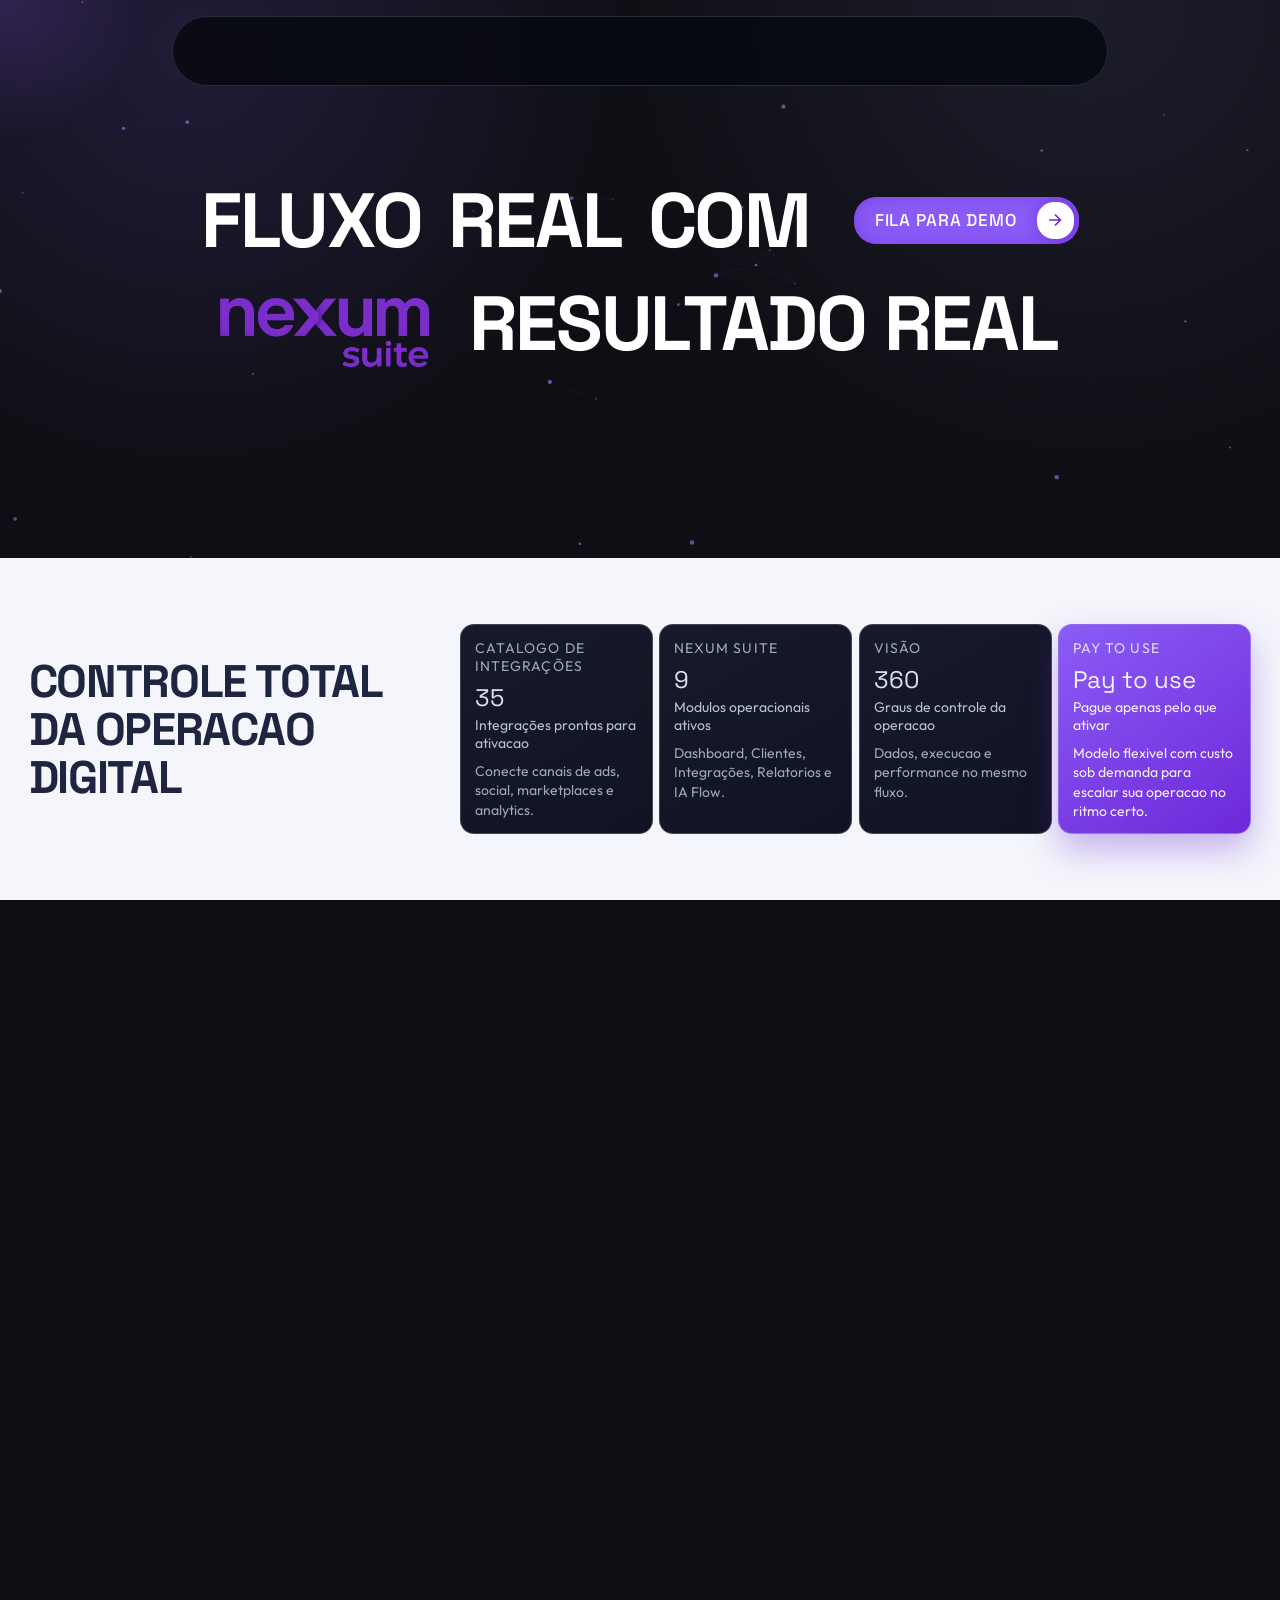
==== index.html @ 9e97958d "Add files via upload" ====
<!DOCTYPE html>
<html lang="pt-BR">
  <head>
    <meta charset="UTF-8" />
    <meta name="viewport" content="width=device-width, initial-scale=1.0" />
    <title>Nexum Suite</title>
    <link rel="preconnect" href="https://fonts.googleapis.com" />
    <link rel="preconnect" href="https://fonts.gstatic.com" crossorigin />
    <link
      href="https://fonts.googleapis.com/css2?family=Outfit:wght@300;400;500;600;700;800&family=Space+Grotesk:wght@500;700&display=swap"
      rel="stylesheet"
    />
    <link rel="shortcut icon" href="./img/nexum-mini.png" type="image/x-icon">
    <link rel="stylesheet" href="./styles.css" />
  </head>
  <body>
    <canvas id="particle-canvas"></canvas>
    <div class="cursor-glow" aria-hidden="true"></div>

    <header class="site-header">
      <div class="hero-nav" id="hero-nav">
        <nav class="nav-side nav-left">
          <a href="#icp" class="nav-link nav-reveal-item" style="--seq: 0;">ICP</a>
          <a href="#solucoes" class="nav-link nav-reveal-item" style="--seq: 1;">Plataforma</a>
          <a href="#funcoes" class="nav-link nav-reveal-item" style="--seq: 2;">Funcionalidades</a>
          <a href="#comparativo" class="nav-link nav-reveal-item" style="--seq: 3;">Comparativo</a>
        </nav>

        <div class="brand nav-center nav-reveal-item" style="--seq: 5;">
          <img src="./img/nexum.png" alt="Nexum" class="brand-logo" />
        </div>

        <nav class="nav-side nav-right">
          <a href="#parceiros" class="nav-link nav-reveal-item" style="--seq: 4;">Parceiros</a>
          <a href="#integracoes" class="nav-link nav-reveal-item" style="--seq: 5;">Integrações</a>
          <a href="#contato" class="nav-link nav-reveal-item" style="--seq: 6;">Suporte</a>
          <div class="nav-lang nav-reveal-item" style="--seq: 7;">
            <select class="lang-select" aria-label="Selecionar idioma" onchange="window.location.href=this.value">
              <option value="./index.html" selected>PT</option>
              <option value="./ES/index.html">ES</option>
            </select>
          </div>
          <button class="btn btn-primary btn-sm nav-cta nav-reveal-item" style="--seq: 8;">Cadastrar-se</button>
        </nav>
        <button class="mobile-nav-toggle" type="button" aria-label="Abrir menu" aria-controls="mobile-nav-panel" aria-expanded="false">
          Menu
        </button>
      </div>
      <aside class="mobile-nav-panel" id="mobile-nav-panel" aria-hidden="true">
        <div class="mobile-nav-panel-head">
          <img src="./img/nexum.png" alt="Nexum" class="mobile-nav-logo" />
          <button class="mobile-nav-close" type="button" aria-label="Fechar menu">Fechar</button>
        </div>
        <nav class="mobile-nav-links" aria-label="Menu mobile">
          <a href="#icp" style="--mseq:0">ICP</a>
          <a href="#solucoes" style="--mseq:1">Plataforma</a>
          <a href="#funcoes" style="--mseq:2">Funcionalidades</a>
          <a href="#comparativo" style="--mseq:3">Comparativo</a>
          <a href="#parceiros" style="--mseq:4">Parceiros</a>
          <a href="#integracoes" style="--mseq:5">Integrações</a>
          <a href="#contato" style="--mseq:6">Suporte</a>
        </nav>
      </aside>
    </header>

    <main>
      <section class="hero-ref reveal">
        <div class="hero-dark">
          <div class="hero-dark-stage">
            <div class="hero-dark-copy">
              <h2 class="hero-dark-title">
                <span class="hero-dark-top">
                <span class="hero-dark-words" aria-label="Fluxo real com">
                  <span class="hero-dark-word">FLUXO</span>
                  <span class="hero-dark-word">REAL</span>
                  <span class="hero-dark-word">COM</span>
                </span>
                <span class="hero-dark-actions">
                  <button class="cssbuttons-io-button" type="button" data-open-demo-modal>
                    FILA PARA DEMO
                    <span class="icon">
                      <svg height="24" width="24" viewBox="0 0 24 24" xmlns="http://www.w3.org/2000/svg">
                        <path d="M0 0h24v24H0z" fill="none"></path>
                        <path
                          d="M16.172 11l-5.364-5.364 1.414-1.414L20 12l-7.778 7.778-1.414-1.414L16.172 13H4v-2z"
                          fill="currentColor"
                        ></path>
                      </svg>
                    </span>
                  </button>
                </span>
              </span>
                <span class="hero-dark-line">
                  <span class="hero-dark-logo-chip">
                    <img src="./img/nexum.png" alt="Nexum" />
                  </span>
                  <span class="hero-dark-line-text">RESULTADO REAL</span>
                </span>
              </h2>
            </div>
          </div>
        </div>

        <div class="hero-white">
          <div class="hero-white-left">
            <h1 class="title-reveal">
              <span class="title-reveal__text">
                CONTROLE TOTAL<br />
                DA OPERACAO DIGITAL
              </span>
              <span class="title-reveal__bar" aria-hidden="true"></span>
            </h1>
          </div>

          <div class="hero-white-right">
            <article class="hero-stat tilt-card">
              <p class="hero-kicker">CATALOGO DE INTEGRAÇÕES</p>
              <p class="hero-stat-value" data-counter="35">0</p>
              <p class="hero-stat-sub">Integrações prontas para ativacao</p>
              <p class="hero-stat-copy">Conecte canais de ads, social, marketplaces e analytics.</p>
            </article>
            <article class="hero-stat tilt-card">
              <p class="hero-kicker">NEXUM SUITE</p>
              <p class="hero-stat-value" data-counter="9">0</p>
              <p class="hero-stat-sub">Modulos operacionais ativos</p>
              <p class="hero-stat-copy">Dashboard, Clientes, Integrações, Relatorios e IA Flow.</p>
            </article>
            <article class="hero-stat tilt-card">
              <p class="hero-kicker">VISÃO</p>
              <p class="hero-stat-value" data-counter="360">0</p>
              <p class="hero-stat-sub">Graus de controle da operacao</p>
              <p class="hero-stat-copy">Dados, execucao e performance no mesmo fluxo.</p>
            </article>
            <article class="hero-stat hero-stat-pay tilt-card">
              <p class="hero-kicker">PAY TO USE</p>
              <p class="hero-stat-value">Pay to use</p>
              <p class="hero-stat-sub">Pague apenas pelo que ativar</p>
              <p class="hero-stat-copy">Modelo flexivel com custo sob demanda para escalar sua operacao no ritmo certo.</p>
            </article>
          </div>
        </div>
      </section>
      <div class="section-break-gradient" aria-hidden="true"></div>

      <section class="icp-section reveal" id="icp" aria-labelledby="icp-title">
        <div class="icp-head">
          <span class="icp-chip">PARA QUEM E</span>
          <h2 id="icp-title">
            <span class="icp-title-focus">Nexum Suite</span>
            para operacoes que precisam
            <span class="icp-title-accent">escalar com controle</span>
          </h2>
          <p>Modelos de uso alinhados ao momento de cada negocio digital.</p>
          <div class="icp-proof" aria-label="Destaques de capacidade Nexum">
            <span>+35 integracoes nativas</span>
            <span>Ativacao modular</span>
            <span>Visao operacional 360</span>
          </div>
        </div>
        <div class="icp-grid">
          <article class="icp-card tilt-card">
            <p class="icp-card-tag">TRAFEGO PAGO E ORGANICO</p>
            <h3>Operacoes que precisam unir prospeccao, conteudo e conversao</h3>
            <p>Gerencie campanhas pagas e canais organicos em um unico fluxo com visao completa de custo, alcance e retorno.</p>
            <ul>
              <li>Planejamento integrado de canais</li>
              <li>Acompanhamento de CAC, ROAS e SEO</li>
              <li>Leitura de performance por proposta</li>
            </ul>
          </article>
          <article class="icp-card tilt-card">
            <p class="icp-card-tag">AUTOMACOES COM IA</p>
            <h3>Times que precisam escalar a execucao com inteligencia</h3>
            <p>Ative automacoes com IA para acelerar tarefas repetitivas, gerar insights e apoiar decisoes em tempo real.</p>
            <ul>
              <li>Fluxos automatizados por gatilho</li>
              <li>Recomendacoes de otimizacao por IA</li>
              <li>Alertas operacionais com prioridade</li>
            </ul>
          </article>
          <article class="icp-card tilt-card">
            <p class="icp-card-tag">AGENCIAS E SQUADS</p>
            <h3>Gestao multioperacao com padrao, governanca e escala</h3>
            <p>Organize clientes, campanhas e rotinas com padrao de execucao para squads internos e operacoes de agencia.</p>
            <ul>
              <li>Paineis por cliente, time e carteira</li>
              <li>Playbooks reutilizaveis de execucao</li>
              <li>Controle de entrega e produtividade</li>
            </ul>
          </article>
        </div>
      </section>

      <section class="app-process reveal" id="solucoes">
        <div class="app-process-head">
          <span class="process-chip">NEXUM APPLICATION FLOW</span>
          <h2>Fluxo simples, execucao completa.</h2>
          <p>
            Do setup inicial ao acompanhamento de performance, o Nexum organiza sua operacao em
            etapas claras para acelerar decisao e resultado.
          </p>
        </div>

        <div class="process-mosaic">
          <article class="mosaic-card mosaic-a tilt-card">
            <h3>Integracao em tempo real</h3>
            <div class="signal-flow" aria-label="Fluxo sincronizado para o nucleo Nexum">
              <div class="signal-rail" aria-hidden="true">
                <span class="signal-pulse left"></span>
                <span class="signal-pulse right"></span>
              </div>

              <div class="signal-box signal-left">
                <div class="signal-logo">
                  <span>IA</span>
                </div>
                <p class="signal-label">IA</p>
              </div>

              <div class="signal-box signal-left">
                <div class="signal-logo">
                  <span>AN</span>
                </div>
                <p class="signal-label">Analytics</p>
              </div>

              <div class="signal-box signal-center">
                <img src="./img/nexum.png" alt="Nexum" />
              </div>

              <div class="signal-box signal-right">
                <div class="signal-logo">
                  <span>MS</span>
                </div>
                <p class="signal-label">Midias Sociais</p>
              </div>

              <div class="signal-box signal-right">
                <div class="signal-logo">
                  <span>TP</span>
                </div>
                <p class="signal-label">Trafego Pago</p>
              </div>
            </div>
          </article>

          <article class="mosaic-card mosaic-b tilt-card">
            <h3>Sem Sabooor Plataforma de marketing</h3>
            <div class="comparison-board" aria-label="Comparacao de valor da plataforma">
              <div class="comparison-col">
                <div class="comparison-dot comparison-dot-orange" aria-hidden="true"></div>
                <div class="comparison-notes">
                  <p class="comparison-down comparison-red">↑ Custo Menor</p>
                  <p class="comparison-down comparison-red">↓ Menos ferramentas</p>
                </div>
              </div>

              <div class="comparison-col comparison-col-main">
                <div class="comparison-dot comparison-dot-nexum" aria-hidden="true">
                  <img src="./img/nexum.png" alt="Nexum" />
                </div>
                <div class="comparison-notes">
                  <p class="comparison-down comparison-green">↑ Mais ferramentas</p>
                  <p class="comparison-down comparison-green">↓ Custo Menor</p>
                </div>
              </div>

              <div class="comparison-col">
                <div class="comparison-dot comparison-dot-blue" aria-hidden="true"></div>
                <div class="comparison-notes">
                  <p class="comparison-note-plain">
                    se o primeiro lugar ja apanha comparar com o segundo ja seria desleal
                  </p>
                </div>
              </div>
            </div>
          </article>

          <article class="mosaic-card mosaic-c tilt-card">
            <h3>Campanhas e Postagens</h3>
            <p>Crie campanhas e postagens dentro a plataforma de forma programada e acertiva</p>
            <p class="text2-card">realize testes A e B economizando tempo,desgastes e economizando com gastos desnecessarios</p>
            <img class="img-analise" src="./img/carrinho.png" alt="" srcset="">
          </article>
          <article class="mosaic-card mosaic-d tilt-card">
            <h3>Analise profunda</h3>
            <p>Crie Dashboards completos utilizando analises profundas de cada campanha e postagens</p>
            <p class="text2-card">Receba inshits poderosos sobre cada postagem e campanha impactando diretamente sua tomada de desição</p>
            <img class="img-analise" src="./img/analise.png" alt="" srcset="">
          </article>
          <article class="mosaic-card mosaic-e tilt-card">
            <h3>Getways e E-commerces</h3>
            <p>Integrações com segurança com getways de pagamentos e E-commerces para você passar para o proximo nivel</p>
            <p class="text2-card">Integre sua infraestrutura completa de marketing em um só lugar com um valor acessivel modelo pay-to-use que cabe no seu bolso</p>
            <img class="img-analise" src="./img/megafone.png" alt="" srcset="">
          </article>

        </div>
      </section>

      <section class="features-parallax-section reveal" id="funcoes" aria-labelledby="features-parallax-title">
        <div class="features-scroll-space">
          <div class="features-sticky-shell">
            <div class="features-parallax-head">
              <h2 id="features-parallax-title">Funcionalidades</h2>
            </div>

            <div class="features-parallax-layout">
              <div class="features-media-column">
                <div class="feature-flip-card" id="feature-flip-card" aria-hidden="true">
                  <div class="feature-flip-inner" id="feature-flip-inner">
                    <div class="feature-flip-face feature-flip-front">
                      <img id="feature-front-img" src="./imgs-pages/img11.png" alt="Funcionalidade Nexum" />
                    </div>
                    <div class="feature-flip-face feature-flip-back">
                      <img id="feature-back-img" src="./img/carrinho.png" alt="Funcionalidade Nexum alternativa" />
                    </div>
                  </div>
                </div>
              </div>

              <div class="features-text-column">
                <p class="features-step-kicker" id="feature-step-kicker">MODULO</p>
                <h3 id="feature-step-title">Controle operacional em um unico painel</h3>
                <p class="features-step-copy" id="feature-step-copy"></p>
              </div>
            </div>
          </div>
        </div>
      </section>

      <section class="comparison-objective-section reveal" id="comparativo" aria-labelledby="comparativo-title">
        <div class="comparison-objective-head">
          <span class="comparison-objective-chip">COMPARATIVO OBJETIVO</span>
          <h2 id="comparativo-title">Nexum vs alternativas</h2>
          <p>Comparacao direta em criterios que impactam custo, velocidade e qualidade da operacao.</p>
        </div>

        <div class="comparison-table-wrap tilt-card">
          <table class="comparison-table" aria-label="Tabela comparativa entre Nexum e alternativas">
            <thead>
              <tr>
                <th>Critério</th>
                <th>Nexum Suite</th>
                <th>Stacks sociais</th>
                <th>Stacks de relatorios</th>
              </tr>
            </thead>
            <tbody>
              <tr>
                <td>Modelo de custo</td>
                <td>Pay-to-use por modulo</td>
                <td>Cobram por perfil e surpresa vem no limite</td>
                <td>Plano cresce conforme o dashboard cresce</td>
              </tr>
              <tr>
                <td>Tempo de setup</td>
                <td>Rapido com conectores nativos</td>
                <td>Rapido para postar, lento para unificar operacao</td>
                <td>Rapido para relatorio, limitado para execucao</td>
              </tr>
              <tr>
                <td>Visao operacional</td>
                <td>Painel unificado por operacao</td>
                <td>Forte em social, fraco fora dele</td>
                <td>Forte em report, raso em acao</td>
              </tr>
              <tr>
                <td>Automacao e IA</td>
                <td>Fluxos praticos com IA aplicada</td>
                <td>Automacao parcial e dependente de plugins</td>
                <td>Mais analise do que automacao real</td>
              </tr>
              <tr>
                <td>Escala e governanca</td>
                <td>Estruturado para squads e agencias</td>
                <td>Escala com retrabalho entre ferramentas</td>
                <td>Escala em relatorio, nao em operacao</td>
              </tr>
            </tbody>
          </table>
        </div>
      </section>

      <section class="partners-section reveal" id="parceiros" aria-labelledby="partners-title">
        <div class="partners-head">
          <span class="partners-chip">ECOSSISTEMA NEXUM</span>
          <h2 id="partners-title">Conheca nossos parceiros</h2>
          <p>Empresas que impulsionam operacoes digitais de alta performance junto com a Nexum.</p>
        </div>

        <div class="partners-cloud" aria-label="Logos de parceiros Nexum">
          <article class="partner-item tilt-card" data-partner style="--partner-delay: 0ms; --px: 14%; --py: 20%; --float-duration: 7.2s;">
            <span class="partner-site-popover">querojadigital.com.br</span>
            <span class="partner-shadow" aria-hidden="true"></span>
            <div class="partner-badge"><img src="./imgs-parceiros/2.png" alt="Shopify" /></div>
          </article>

          <article class="partner-item tilt-card" data-partner style="--partner-delay: 120ms; --px: 32%; --py: 18%; --float-duration: 6.6s;">
            <span class="partner-site-popover">ads.google.com</span>
            <span class="partner-shadow" aria-hidden="true"></span>
            <div class="partner-badge"><img src="./imgs-parceiros/1.jpeg" alt="Google Ads" /></div>
          </article>

          <article class="partner-item tilt-card" data-partner style="--partner-delay: 220ms; --px: 50%; --py: 20%; --float-duration: 7.9s;">
            <span class="partner-site-popover">safiradesign.com.br</span>
            <span class="partner-shadow" aria-hidden="true"></span>
            <div class="partner-badge"><img src="./imgs-parceiros/3.png" alt="Meta" /></div>
          </article>

          <article class="partner-item partner-empty tilt-card" data-partner style="--partner-delay: 320ms; --px: 68%; --py: 18%; --float-duration: 7.1s;">
            <span class="partner-shadow" aria-hidden="true"></span>
            <div class="partner-badge"><span>VAGO</span></div>
          </article>

          <article class="partner-item partner-empty tilt-card" data-partner style="--partner-delay: 90ms; --px: 86%; --py: 22%; --float-duration: 7.6s;">
            <span class="partner-shadow" aria-hidden="true"></span>
            <div class="partner-badge"><span>VAGO</span></div>
          </article>

          <article class="partner-item partner-empty tilt-card" data-partner style="--partner-delay: 190ms; --px: 20%; --py: 52%; --float-duration: 6.9s;">
            <span class="partner-shadow" aria-hidden="true"></span>
            <div class="partner-badge"><span>VAGO</span></div>
          </article>

          <article class="partner-item partner-empty tilt-card" data-partner style="--partner-delay: 280ms; --px: 40%; --py: 52%; --float-duration: 8s;">
            <span class="partner-shadow" aria-hidden="true"></span>
            <div class="partner-badge"><span>VAGO</span></div>
          </article>

          <article class="partner-item partner-empty tilt-card" data-partner style="--partner-delay: 360ms; --px: 60%; --py: 52%; --float-duration: 7.3s;">
            <span class="partner-shadow" aria-hidden="true"></span>
            <div class="partner-badge"><span>VAGO</span></div>
          </article>

          <article class="partner-item partner-empty tilt-card" data-partner style="--partner-delay: 430ms; --px: 80%; --py: 52%; --float-duration: 6.8s;">
            <span class="partner-shadow" aria-hidden="true"></span>
            <div class="partner-badge"><span>VAGO</span></div>
          </article>

          <article class="partner-item partner-empty tilt-card" data-partner style="--partner-delay: 510ms; --px: 50%; --py: 82%; --float-duration: 7.4s;">
            <span class="partner-shadow" aria-hidden="true"></span>
            <div class="partner-badge"><span>VAGO</span></div>
          </article>

        </div>
      </section>


      <section class="integrations-section" id="integracoes">
        <div class="integrations-head">
          <span class="integrations-chip">CATALOGO COMPLETO</span>
          <h2>Integrações Nexum Suite</h2>
          <p>Conectores nativos para marketing, ecommerce, pagamentos e analytics.</p>
        </div>
        <div class="integrations-grid" aria-label="Lista completa de integracoes">
            <span class="logo-chip "><img src="./icons-integracoes/appmax.svg" alt="Appmax" /></span>
            <span class="logo-chip "><img src="./icons-integracoes/asaas.png" alt="Asaas" /></span>
            <span class="logo-chip logo-invert"><img src="./icons-integracoes/bluesky-ads.png" alt="Bluesky Ads" /></span>
            <span class="logo-chip"><img src="./icons-integracoes/bluesky.png" alt="Bluesky" /></span>
            <span class="logo-chip"><img src="./icons-integracoes/braip.svg" alt="Braip" /></span>
            <span class="logo-chip"><img src="./icons-integracoes/cakto.jpg" alt="Cakto" /></span>
            <span class="logo-chip"><img src="./icons-integracoes/eduzz.png" alt="Eduzz" /></span>
            <span class="logo-chip"><img src="./icons-integracoes/facebook.png" alt="Facebook" /></span>
            <span class="logo-chip"><img src="./icons-integracoes/ga4.png" alt="GA4" /></span>
            <span class="logo-chip"><img src="./icons-integracoes/google-ads.png" alt="Google Ads" /></span>
            <span class="logo-chip"><img src="./icons-integracoes/hotmart-icon.png" alt="Hotmart" /></span>
            <span class="logo-chip"><img src="./icons-integracoes/instagram.png" alt="Instagram" /></span>
            <span class="logo-chip"><img src="./icons-integracoes/kiwify.jpeg" alt="Kiwify" /></span>
            <span class="logo-chip logo-invert"><img src="./icons-integracoes/linkedin-ads.png" alt="LinkedIn Ads" /></span>
            <span class="logo-chip"><img src="./icons-integracoes/linkedin.png" alt="LinkedIn" /></span>
            <span class="logo-chip"><img src="./icons-integracoes/mercado-livre.png" alt="Mercado Livre" /></span>
            <span class="logo-chip"><img src="./icons-integracoes/mercado-pago.png" alt="Mercado Pago" /></span>
            <span class="logo-chip"><img src="./icons-integracoes/meta.png" alt="Meta" /></span>
            <span class="logo-chip"><img src="./icons-integracoes/monetizze.svg" alt="Monetizze" /></span>
            <span class="logo-chip"><img src="./icons-integracoes/Nivellus-mini.png" alt="Nivellus" /></span>
            <span class="logo-chip"><img src="./icons-integracoes/nuvemshop.png" alt="Nuvemshop" /></span>
            <span class="logo-chip logo-invert"><img src="./icons-integracoes/pinterest-ads.png" alt="Pinterest Ads" /></span>
            <span class="logo-chip"><img src="./icons-integracoes/pinterest.png" alt="Pinterest" /></span>
            <span class="logo-chip logo-invert"><img src="./icons-integracoes/reddit-ads.png" alt="Reddit Ads" /></span>
            <span class="logo-chip"><img src="./icons-integracoes/reddit.png" alt="Reddit" /></span>
            <span class="logo-chip"><img src="./icons-integracoes/shopify.png" alt="Shopify" /></span>
            <span class="logo-chip"><img src="./icons-integracoes/snapchat.png" alt="Snapchat" /></span>
            <span class="logo-chip"><img src="./icons-integracoes/spotify.png" alt="Spotify" /></span>
            <span class="logo-chip"><img src="./icons-integracoes/threads.png" alt="Threads" /></span>
            <span class="logo-chip logo-invert"><img src="./icons-integracoes/threadsads.png" alt="Threads Ads" /></span>
            <span class="logo-chip logo-invert"><img src="./icons-integracoes/tiktok.png" alt="TikTok" /></span>
            <span class="logo-chip"><img src="./icons-integracoes/tiktokads.png" alt="TikTok Ads" /></span>
            <span class="logo-chip"><img src="./icons-integracoes/youtube-ads.png" alt="YouTube Ads" /></span>
            <span class="logo-chip"><img src="./icons-integracoes/youtube.png" alt="YouTube" /></span>
            <span class="logo-chip"><img src="./icons-integracoes/ytshorts.png" alt="YouTube Shorts" /></span>
        </div>
      </section>

      <section class="faq-section reveal" id="faq" aria-labelledby="faq-title">

        <div class="faq-head">
          <span class="faq-chip">FAQ</span>
          <h2 id="faq-title">Perguntas frequentes</h2>
          <p>Respostas diretas para as duvidas mais comuns antes de entrar na Nexum Suite.</p>
        </div>

        <div class="faq-list">
          <details class="faq-item tilt-card">
            <summary>Quanto tempo leva para configurar as integracoes?</summary>
            <p>Em minutos voce conecta os principais canais e comeca a centralizar sua operacao.</p>
          </details>
          <details class="faq-item tilt-card">
            <summary>Consigo usar somente alguns modulos?</summary>
            <p>Sim. O modelo da Nexum permite ativar apenas os modulos e conectores que fizerem sentido para sua fase.</p>
          </details>
          <details class="faq-item tilt-card">
            <summary>A plataforma atende agencia e operacao interna?</summary>
            <p>Sim. A estrutura suporta ambos os cenarios, com visao unificada para campanhas, clientes e relatorios.</p>
          </details>
          <details class="faq-item tilt-card">
            <summary>Vocês oferecem suporte no onboarding?</summary>
            <p>Sim. O time acompanha os primeiros passos para garantir setup rapido e adocao da rotina na plataforma.</p>
          </details>
        </div>
      </section>

      <section class="single-cta-section" id="contato">
        <div>
          <h2>Pronto para escalar?</h2>
          <p>Ative a Nexum Suite e centralize toda a sua operacao em um unico fluxo inteligente.</p>
          <button class="cssbuttons-io-button cssbuttons2" type="button" data-open-demo-modal>
            FILA PARA DEMONSTRAÇÃO
            <span class="icon">
              <svg height="24" width="24" viewBox="0 0 24 24" xmlns="http://www.w3.org/2000/svg">
                <path d="M0 0h24v24H0z" fill="none"></path>
                <path
                  d="M16.172 11l-5.364-5.364 1.414-1.414L20 12l-7.778 7.778-1.414-1.414L16.172 13H4v-2z"
                  fill="currentColor"
                ></path>
              </svg>
            </span>
          </button>
        </div>
      </section>

      <div class="demo-modal" id="demo-modal" aria-hidden="true">
        <button class="demo-modal-backdrop" type="button" data-close-demo-modal aria-label="Fechar modal"></button>
        <div class="demo-modal-dialog" role="dialog" aria-modal="true" aria-labelledby="demo-modal-title">
          <button class="demo-modal-close" type="button" data-close-demo-modal aria-label="Fechar modal">Fechar</button>
          <h3 id="demo-modal-title">Marcar avaliação/demonstração</h3>
          <form class="demo-form" action="https://formsubmit.co/nexumsuite@gmail.com" method="POST">
            <input type="hidden" name="_subject" value="Nova solicitacao de avaliacao/demonstracao - Nexum" />
            <input type="hidden" name="_captcha" value="false" />
            <input type="hidden" name="_next" value="./index.html#contato" />

            <label for="demo-name">Nome</label>
            <input id="demo-name" name="Nome" type="text" required />

            <label for="demo-email">Email</label>
            <input id="demo-email" name="Email" type="email" required />

            <label for="demo-phone">Numero</label>
            <input id="demo-phone" name="Numero" type="tel" required />

            <button class="demo-submit" type="submit">Enviar</button>
          </form>
        </div>
      </div>

      <section class="countdown-neon-section reveal" id="countdown" aria-labelledby="countdown-title">
        <div class="countdown-neon-wrap">
          <h2 id="countdown-title" class="sr-only">Contador regressivo para 31/03/2026 as 15:00</h2>
          <div class="countdown-neon-grid" aria-live="polite" aria-label="Contador regressivo">
            <article class="countdown-neon-item">
              <span class="countdown-neon-value" id="countdown-days">00</span>
              <span class="countdown-neon-label">DIAS</span>
            </article>
            <article class="countdown-neon-item">
              <span class="countdown-neon-value" id="countdown-hours">00</span>
              <span class="countdown-neon-label">HORAS</span>
            </article>
            <article class="countdown-neon-item">
              <span class="countdown-neon-value" id="countdown-minutes">00</span>
              <span class="countdown-neon-label">MINUTOS</span>
            </article>
            <article class="countdown-neon-item">
              <span class="countdown-neon-value" id="countdown-seconds">00</span>
              <span class="countdown-neon-label">SEGUNDOS</span>
            </article>
          </div>
          <p class="countdown-note sr-only" id="countdown-note">Horario alvo: 31/03/2026 as 15:00 (UTC-3).</p>
        </div>
      </section>

      <footer class="site-footer reveal" aria-label="Rodape do site">
        <div class="site-footer-grid">
          <section class="site-footer-brand">
            <img src="./img/nexum.png" alt="Nexum" class="site-footer-logo" />
            <p>Centralize marketing, ecommerce e dados em uma unica operacao orientada por performance.</p>
          </section>

          <section>
            <h3>Produto</h3>
            <a href="#icp">Para quem e</a>
            <a href="#solucoes">Plataforma</a>
            <a href="#funcoes">Funcionalidades</a>
            <a href="#comparativo">Comparativo</a>
            <a href="#parceiros">Parceiros</a>
            <a href="#integracoes">Integrações</a>
            <a href="#faq">FAQ</a>
          </section>

          <section>
            <h3>Empresa</h3>
            <a href="#contato">Falar com time</a>
            <a href="#contato">Fila para demo</a>
            <a href="#contato">Suporte</a>
            <a href="#solucoes">Como funciona</a>
          </section>

          <section>
            <h3>Contato</h3>
            <a href="mailto:nexumsuite@gmail.com">nexumsuite@gmail.com</a>
            <span class="site-footer-note">Atendimento: seg a sex, 9h as 18h</span>
          </section>
        </div>

        <div class="site-footer-bottom">
          <span>© 2026 Nexum Suite. Todos os direitos reservados.</span>
          <div class="site-footer-legal">
            <a href="#faq">Termos</a>
            <a href="#faq">Privacidade</a>
          </div>
        </div>
      </footer>
    </main>

    <script src="./script.js"></script>
  </body>
</html>
---- styles.css ----
:root {
  --nx-bg: #0e0f14;
  --nx-bg-soft: #151824;
  --nx-border: #20222b;
  --nx-text: #e5e7eb;
  --nx-muted: #9aa0aa;
  --nx-purple: #8b5cf6;
  --nx-purple-2: #a78bfa;
  --nx-purple-3: #6d28d9;
  --nx-lime: #bef264;
}

* {
  box-sizing: border-box;
}

html,
body {
  margin: 0;
  padding: 0;
  height: 100%;
  min-height: 100%;
  background:
    radial-gradient(circle at 15% 5%, rgba(139, 92, 246, 0.16), transparent 32%),
    radial-gradient(circle at 85% 0%, rgba(167, 139, 250, 0.1), transparent 35%),
    var(--nx-bg);
  color: var(--nx-text);
  font-family: Outfit, "Segoe UI", sans-serif;
  overflow-x: hidden;
}

html {
  overflow: hidden;
}

body {
  overflow-y: auto;
}

#particle-canvas {
  position: fixed;
  inset: 0;
  width: 100%;
  height: 100%;
  z-index: 0;
  pointer-events: none;
}

.cursor-glow {
  position: fixed;
  width: 320px;
  height: 320px;
  border-radius: 999px;
  background: radial-gradient(circle, rgba(139, 92, 246, 0.2), transparent 65%);
  pointer-events: none;
  z-index: 1;
  transform: translate(-50%, -50%);
}

main,
.footer,
.site-header {
  width: 100%;
  position: relative;
  z-index: 2;
}

.site-header {
  display: flex;
  justify-content: center;
  align-items: flex-start;
  padding: 1rem 1rem 0;
  z-index: 5;
  transition: padding 0.28s ease;
}

.site-header:not(.nav-compact) {
  position: absolute;
  top: 0;
  left: 0;
}

.site-header.nav-compact {
  position: fixed;
  top: 0;
  left: 0;
  padding: 0.5rem 0 0;
}

main > section:not(.hero-ref),
.footer {
  padding-left: 2rem;
  padding-right: 2rem;
}

.brand {
  display: inline-flex;
  align-items: center;
  justify-content: center;
}

.brand-logo {
  height: 50px;
  width: auto;
  display: block;
}

.brand-dot {
  width: 10px;
  height: 10px;
  border-radius: 50%;
  background: linear-gradient(135deg, var(--nx-purple), var(--nx-purple-2));
  box-shadow: 0 0 16px rgba(139, 92, 246, 0.7);
}

.sr-only {
  position: absolute;
  width: 1px;
  height: 1px;
  padding: 0;
  margin: -1px;
  overflow: hidden;
  clip: rect(0, 0, 0, 0);
  white-space: nowrap;
  border: 0;
}

.nav-link {
  position: relative;
  display: inline-block;
  color: var(--nx-muted);
  text-decoration: none;
  font-size: 0.95rem;
  transition: color 0.2s ease;
  overflow: hidden;
  line-height: 1.1;
}

.nav-link::after {
  content: "";
  position: absolute;
  left: 0;
  bottom: -6px;
  width: 100%;
  height: 2px;
  background: linear-gradient(90deg, #8b5cf6, #a78bfa);
  transform: scaleX(0);
  transform-origin: right;
  transition: transform 0.28s ease;
}

.nav-link:hover {
  color: var(--nx-text);
}

.nav-link:hover::after {
  transform: scaleX(1);
  transform-origin: left;
}

.nav-link-clone {
  display: inline-grid;
}

.nav-link-clone > span {
  grid-area: 1 / 1;
  transition: transform 0.36s cubic-bezier(0.2, 0.7, 0.2, 1), opacity 0.3s ease;
}

.nav-link-clone > span:first-child {
  transform: translateY(0%);
  opacity: 1;
}

.nav-link-clone > span:last-child {
  transform: translateY(115%);
  opacity: 0.95;
}

.nav-link:hover .nav-link-clone > span:first-child,
.nav-link:focus-visible .nav-link-clone > span:first-child {
  transform: translateY(-115%);
  opacity: 0;
}

.nav-link:hover .nav-link-clone > span:last-child,
.nav-link:focus-visible .nav-link-clone > span:last-child {
  transform: translateY(0%);
  opacity: 1;
}

.btn {
  border: 1px solid transparent;
  background: none;
  color: inherit;
  border-radius: 999px;
  padding: 0.7rem 1.3rem;
  cursor: pointer;
  font-weight: 600;
}

.btn-primary {
  background: linear-gradient(130deg, var(--nx-purple), var(--nx-purple-3));
  color: #fff;
  box-shadow: 0 12px 26px rgba(109, 40, 217, 0.35);
}

.btn-sm {
  padding: 0.46rem 1rem;
  font-size: 0.875rem;
}

.btn-ghost {
  border-color: #2a2d39;
  color: #c4c9d6;
  background: rgba(255, 255, 255, 0.02);
}

h1,
h2,
h3 {
  margin: 0;
  line-height: 1.05;
}

.chip {
  display: inline-flex;
  padding: 0.3rem 0.75rem;
  border-radius: 999px;
  border: 1px solid rgba(167, 139, 250, 0.45);
  color: #d1c3ff;
  font-size: 0.875rem;
  margin: 0 0 1rem;
}

.hero-ref {
  display: flex;
  flex-direction: column;
  width: 100%;
  min-height: 100vh;
  height: 100vh;
  margin: 0;
}

.hero-dark {
  flex: 1 1 62%;
  background: transparent;
  padding: 0;
}

.hero-dark-stage {
  height: 100%;
  display: flex;
  align-items: center;
  justify-content: center;
  gap: 1.5rem;
  padding: 0 2.3rem;
}

.hero-dark-copy {
  display: flex;
  align-items: center;
  justify-content: center;
}

.hero-dark-title {
  margin: 0;
  color: #ffffff;
  font-size: clamp(2.4rem, 6vw, 5.15rem);
  line-height: 1;
  letter-spacing: -0.03em;
  font-family: "Space Grotesk", sans-serif;
  will-change: transform;
  transition: transform 0.12s linear;
}

.hero-dark-top {
  display: flex;
  align-items: center;
  gap: clamp(0.8rem, 2vw, 1.6rem);
}

.hero-dark-words {
  display: inline-flex;
  align-items: center;
  gap: 0.34em;
}

.hero-dark-word {
  display: inline-block;
}

.hero-dark-line {
  display: flex;
  align-items: center;
  gap: 0.85rem;
  margin-top: 0.75rem;
  flex-wrap: wrap;
}

.hero-dark-line-text {
  display: inline-block;
}

.hero-dark-logo-chip {
  width: 254px;
}

.hero-dark-logo-chip img {
  width: 100%;
  height: 100%;
  object-fit: contain;
  display: block;
  padding: 0.2rem;
  scale: 1.4;
}

.hero-dark-actions {
  display: flex;
  align-items: center;
  gap: 0.65rem;
  margin-left: clamp(0.2rem, 1.6vw, 1.2rem);
}


.cssbuttons-io-button {
  background: #8b5cf6;
  color: #ffffff;
  font-family: inherit;
  padding: 0.35em;
  padding-left: 1.2em;
  font-size: 17px;
  font-weight: 500;
  border-radius: 1.3em;
  border: none;
  letter-spacing: 0.05em;
  display: flex;
  align-items: center;
  box-shadow: inset 0 0 1.6em -0.6em #6d28d9;
  overflow: hidden;
  position: relative;
  height: 2.8em;
  padding-right: 3.3em;
  cursor: pointer;
  width: 225px;
  text-align: center;
}

.cssbuttons-io-button .icon {
  background: #ffffff;
  margin-left: 1em;
  position: absolute;
  display: flex;
  align-items: center;
  justify-content: center;
  height: 2.2em;
  width: 2.2em;
  border-radius: 1em;
  box-shadow: 0.1em 0.1em 0.6em 0.2em rgba(109, 40, 217, 0.45);
  right: 0.3em;
  transition: all 0.3s;
}

.cssbuttons-io-button:hover .icon {
  width: calc(100% - 0.6em);
}

.cssbuttons-io-button .icon svg {
  width: 1.1em;
  transition: transform 0.3s;
  color: #6d28d9;
}

.cssbuttons-io-button:hover .icon svg {
  transform: translateX(0.1em);
}

.cssbuttons-io-button:active .icon {
  transform: scale(0.95);
}
.cssbuttons2{
  width: 330px;
}

.hero-nav {
  width: min(96%, 1420px);
  height: 60px;
  border: 1px solid #252c39;
  background: rgba(8, 11, 18, 0.9);
  border-radius: 50px;
  padding: 0.75rem 1.2rem;
  display: flex;
  align-items: center;
  justify-content: space-evenly;
  gap: 1rem;
  overflow: hidden;
  transition: width 0.32s ease, box-shadow 0.24s ease;
}

.site-header.nav-compact .hero-nav {
  width: min(90%, 1260px);
  box-shadow: 0 10px 22px rgba(3, 8, 18, 0.36);
}

.nav-side {
  display: flex;
  align-items: center;
  gap: 2rem;
}

.nav-left {
  justify-self: start;
}

.nav-right {
  justify-self: end;
}

.nav-center {
  justify-self: center;
}

.nav-lang {
  display: inline-flex;
  align-items: center;
}

.lang-select {
  appearance: none;
  border: 1px solid rgba(167, 139, 250, 0.46);
  background: rgba(12, 15, 24, 0.9);
  color: #e5ddff;
  border-radius: 999px;
  padding: 0.28rem 1.5rem 0.28rem 0.62rem;
  font-size: 0.72rem;
  letter-spacing: 0.06em;
  text-transform: uppercase;
  cursor: pointer;
  outline: none;
}

.lang-select:focus-visible {
  border-color: rgba(196, 181, 253, 0.95);
  box-shadow: 0 0 0 2px rgba(167, 139, 250, 0.2);
}

.mobile-nav-toggle,
.mobile-nav-panel {
  display: none;
}

.nav-reveal-item {
  opacity: 0;
  transform: translateY(-22px);
}

.site-header.nav-ready .nav-reveal-item {
  animation: nav-item-down 0.45s ease forwards;
  animation-delay: calc(var(--seq, 0) * 120ms);
}

.site-header.nav-boot .hero-nav {
  width: 72px;
  height: 72px;
  padding: 0;
  border-radius: 999px !important;
  justify-items: center;
  pointer-events: none;
  animation: nav-shell-open 2.2s cubic-bezier(0.22, 0.62, 0.2, 1) forwards;
}

.site-header.nav-boot .nav-reveal-item {
  opacity: 0;
  transform: translateY(-22px);
}

.hero-white {
  flex: 0 0 38%;
  background: #f4f6fb;
  position: relative;
  padding: 1.1rem 1.8rem;
  display: flex;
  align-items: stretch;
  justify-content: space-between;
  gap: 1.2rem;
}


.hero-white-left {
  display: flex;
  align-items: center;
  flex: 1 1 52%;
}

.hero-white-left h1 {
  font-size: clamp(1.8rem, 4.2vw, 2.85rem);
  font-family: "Space Grotesk", sans-serif;
  letter-spacing: -0.03em;
  color: #1e2540;
  line-height: 1.06;
}

.title-reveal {
  position: relative;
  display: inline-block;
  overflow: hidden;
}

.title-reveal__text {
  display: inline-block;
  clip-path: inset(0 100% 0 0);
  animation: titleTextReveal 0.78s ease forwards;
}

.title-reveal__bar {
  position: absolute;
  inset: 0;
  transform: translateX(-110%);
  background: #814bec;
  animation: titleBarWipe 0.78s ease forwards;
  pointer-events: none;
}

.hero-white-right {
  width: 100%;
  display: flex;
  flex-direction: row;
  align-items: center;
  justify-content: flex-end;
  gap: 0.4rem;
}

.hero-stat {
  --hero-stat-target-height: 210px;
  position: relative;
  z-index: 1;
  border-radius: 14px;
  border: 1px solid rgba(147, 152, 170, 0.35);
  transform-style: preserve-3d;
  will-change: transform;
  height: var(--hero-stat-target-height);
  min-height: var(--hero-stat-target-height);
  display: flex;
  flex-direction: column;
}

.hero-stat {
  width: 100%;
  background: linear-gradient(150deg, #161a2a, #0f1322);
  color: #dde2ef;
  padding: 0.85rem;
}

.hero-kicker {
  margin: 0;
  color: #9da7be;
  letter-spacing: 0.08em;
  font-size: 0.875rem;
}

.hero-stat-value {
  margin: 0.45rem 0 0;
  font-size: 1.5rem;
  font-family: "Space Grotesk", sans-serif;
  color: #dde2ef;
}

.hero-stat-sub {
  margin: 0.2rem 0 0;
  color: #b9c1d5;
  font-size: 0.875rem;
}

.hero-stat-copy {
  margin: 0.6rem 0 0;
  color: #9da7be;
  font-size: 0.875rem;
  line-height: 1.4;
}

.hero-ref.hero-prep .hero-dark-top,
.hero-ref.hero-prep .hero-dark-logo-chip,
.hero-ref.hero-prep .hero-dark-line-text,
.hero-ref.hero-prep .hero-dark-actions,
.hero-ref.hero-prep .hero-white-right .hero-stat {
  opacity: 0;
}

.hero-ref.hero-prep .hero-dark-top {
  transform: translateY(16px);
}

.hero-ref.hero-prep .hero-dark-logo-chip {
  transform: translateY(12px) scale(0.88);
}

.hero-ref.hero-prep .hero-dark-line-text,
.hero-ref.hero-prep .hero-dark-actions {
  transform: translateX(-18px);
}

.hero-ref.hero-prep .hero-white-right .hero-stat {
  height: 10px;
  min-height: 10px;
  transform: translateY(10px);
  filter: blur(4px);
  overflow: hidden;
}

.hero-ref.hero-ready .hero-dark-top {
  animation: heroFadeLift 0.62s cubic-bezier(0.2, 0.7, 0.2, 1) forwards;
}

.hero-ref.hero-ready .hero-dark-actions {
  animation: heroSlideXIn 0.66s cubic-bezier(0.2, 0.7, 0.2, 1) 0.2s forwards;
}

.hero-ref.hero-ready .hero-dark-logo-chip {
  animation: heroPopIn 0.72s cubic-bezier(0.18, 0.9, 0.24, 1) 0.32s forwards;
}

.hero-ref.hero-ready .hero-dark-line-text {
  animation: heroSlideXIn 0.62s cubic-bezier(0.2, 0.7, 0.2, 1) 0.4s forwards;
}

.hero-ref.hero-ready .hero-white-right .hero-stat {
  animation: heroCardBlinkGrow 0.9s cubic-bezier(0.18, 0.82, 0.22, 1) forwards;
}

.hero-ref.hero-ready .hero-white-right .hero-stat:nth-child(1) {
  animation-delay: 0.25s;
}

.hero-ref.hero-ready .hero-white-right .hero-stat:nth-child(2) {
  animation-delay: 0.75s;
}

.hero-ref.hero-ready .hero-white-right .hero-stat:nth-child(3) {
  animation-delay: 1.25s;
}

.hero-ref.hero-ready .hero-white-right .hero-stat:nth-child(4) {
  animation-delay: 1.75s;
}

.app-process {
  padding: 4.2rem 2rem 2.2rem;
  background: #070b14;
}

.section-break-gradient {
  width: 100%;
  height: 140px;
  background: linear-gradient( 180deg, #f4f6fb 20%, #070b14 100% );
}

.app-process-head {
  max-width: 760px;
  margin: 0 auto 2rem;
  text-align: center;
}

.process-chip {
  display: inline-flex;
  border: 1px solid #252d41;
  border-radius: 999px;
  padding: 0.4rem 0.9rem;
  color: #b9c2d8;
  font-size: 0.875rem;
  letter-spacing: 0.06em;
}

.app-process-head h2 {
  margin-top: 1rem;
  font-size: clamp(2rem, 5.6vw, 3.1rem);
  color: #e8ebf7;
  letter-spacing: -0.03em;
}

.app-process-head p {
  margin: 0.9rem auto 0;
  max-width: 62ch;
  color: #9da7be;
  font-size: 0.95rem;
  line-height: 1.6;
}

.process-mosaic {
  display: grid;
  grid-template-columns: repeat(6, 1fr);
  gap: 1rem;
}

.mosaic-card {
  border: 1px solid #232b3f;
  background: linear-gradient(160deg, rgba(15, 18, 28, 0.95), rgba(12, 15, 24, 0.82));
  border-radius: 18px;
  padding: 1.1rem;
}
.mosaic-a > h3{
  margin-bottom: 75px !important;
}
.mosaic-a {
  grid-column: 1 / span 3;
  min-height: 330px;
  overflow: hidden;
  position: relative;
}

.mosaic-b {
  grid-column: 4 / span 3;
  min-height: 330px;
  overflow: hidden;
  position: relative;
}

.mosaic-c {
  overflow: hidden;
  grid-column: 1 / span 2;
  min-height: 300px;
}
.img-analise{
  position: absolute;
  right: -12%;
  width: 45%;
  bottom: -25%;
  display: flex;
  z-index: 99999999;
}
.text2-card{
  max-width: 65%;
}
.mosaic-d {
  grid-column: 3 / span 2;
  min-height: 300px;
  overflow: hidden;
}

.mosaic-e {
  grid-column: 5 / span 2;
  min-height: 300px;
  overflow: hidden;
}

.mosaic-card h3 {
  margin: 1rem 0 0;
  color: #e7ebf6;
  font-size: clamp(1.25rem, 2.2vw, 1.9rem);
  line-height: 1.15;
}

.scroll-title-reveal {
  clip-path: inset(0 100% 0 0);
}

.scroll-title-reveal.in-view {
  animation: titleTextReveal 0.78s ease forwards;
}

.mosaic-a,
.mosaic-b,
.mosaic-c,
.mosaic-d,
.mosaic-e {
  opacity: 0;
  transition: opacity 0.62s ease, transform 0.62s cubic-bezier(0.2, 0.7, 0.2, 1);
}

.mosaic-a {
  transform: translateX(-58px);
}

.mosaic-b {
  transform: translateX(58px);
}

.mosaic-c,
.mosaic-d,
.mosaic-e {
  transform: translateY(32px);
}

.mosaic-a.in-view,
.mosaic-b.in-view,
.mosaic-c.in-view,
.mosaic-d.in-view,
.mosaic-e.in-view {
  opacity: 1;
  transform: translate(0, 0);
}

.mosaic-a::after,
.mosaic-b::after {
  content: "";
  position: absolute;
  left: 0;
  right: 0;
  top: -42%;
  height: 40%;
  pointer-events: none;
  background: linear-gradient(
    180deg,
    rgba(188, 156, 255, 0),
    rgba(188, 156, 255, 0.22) 45%,
    rgba(188, 156, 255, 0)
  );
  opacity: 0;
}

.mosaic-a.in-view::after,
.mosaic-b.in-view::after {
  animation: none;
}

.mosaic-c.in-view {
  transition-delay: 0.08s;
}

.mosaic-d.in-view {
  transition-delay: 0.24s;
}

.mosaic-e.in-view {
  transition-delay: 0.4s;
}

.mosaic-b h3 {
  margin: 0;
}

.comparison-board {
  margin-top: 1rem;
  border: 1px solid #2b3348;
  border-radius: 16px;
  background: rgba(9, 12, 20, 0.42);
  padding: 0.95rem 0.8rem;
  display: grid;
  grid-template-columns: repeat(3, minmax(0, 1fr));
  gap: 0.65rem;
}

.comparison-col {
  border: 1px solid #303a53;
  border-radius: 12px;
  padding: 0.7rem 0.55rem;
  background: rgba(14, 18, 30, 0.78);
  display: flex;
  flex-direction: column;
  align-items: center;
  justify-content: space-between;
  min-height: 190px;
}

.comparison-col-main {
  border-color: #574a87;
  background: linear-gradient(170deg, rgba(28, 20, 48, 0.76), rgba(17, 14, 31, 0.88));
}

.comparison-dot {
  width: 58px;
  height: 58px;
  border-radius: 50%;
  border: 2px solid #3c4a68;
  box-shadow: inset 0 0 0 2px rgba(255, 255, 255, 0.03);
}

.comparison-dot-orange {
  background: radial-gradient(circle at 35% 25%, #ffce86, #f97316 72%);
}

.comparison-dot-blue {
  background: radial-gradient(circle at 35% 25%, #8bd7ff, #3b82f6 72%);
}

.comparison-dot-nexum {
  width: 72px;
  height: 72px;
  border-color: #8b5cf6;
  background: radial-gradient(circle at 35% 25%, rgba(214, 170, 255, 0.24), rgba(139, 92, 246, 0.42));
  display: flex;
  align-items: center;
  justify-content: center;
  box-shadow: 0 0 20px rgba(139, 92, 246, 0.3);
}

.comparison-dot-nexum img {
  width: 85px;
  height: auto;
  object-fit: contain;
}

.comparison-notes {
  margin-top: 0.75rem;
  width: 100%;
}

.comparison-down {
  margin: 0;
  font-family: "Space Grotesk", sans-serif;
  font-size: 18px;
  line-height: 1.35;
  font-weight: 600;
  text-align: center;
}

.comparison-down + .comparison-down {
  margin-top: 0.42rem;
}

.comparison-red {
  color: #f87171;
}

.comparison-green {
  color: #4ade80;
}

.comparison-note-plain {
  margin: 0;
  color: #b8c3de;
  font-size: 18px;
  line-height: 1.35;
  text-align: center;
}

.signal-flow {
  position: relative;
  display: grid;
  grid-template-columns: repeat(5, minmax(0, 1fr));
  width: 100%;
  gap: 0.6rem;
  align-items: center;
  justify-items: center;
}

.signal-rail {
  position: absolute;
  left: -5%;
  right: -5%;
  top: 50%;
  height: 3px;
  transform: translateY(-50%);
  background: linear-gradient(90deg, rgba(139, 92, 246, 0.16), rgba(139, 92, 246, 0.55), rgba(139, 92, 246, 0.16));
  border-radius: 999px;
  z-index: 1;
}

.signal-pulse {
  position: absolute;
  top: 50%;
  width: 110px;
  height: 12px;
  transform: translateY(-50%);
  border-radius: 999px;
  background: linear-gradient(90deg, rgba(216, 180, 255, 0), rgba(203, 120, 255, 0.95), rgba(216, 180, 255, 0));
  filter: blur(1.2px);
  box-shadow: 0 0 18px rgba(190, 98, 255, 0.85), 0 0 36px rgba(190, 98, 255, 0.4);
}

.signal-pulse.left {
  left: -18%;
  animation: railPulseLeft 2.8s ease-in-out infinite;
}

.signal-pulse.right {
  right: -18%;
  animation: railPulseRight 2.8s ease-in-out infinite;
}

.signal-box {
  position: relative;
  z-index: 2;
  width: 100px !important;
  height: 100px !important;
  border-radius: 90px !important;
  border: 1px solid #31384d;
  background: rgba(11, 15, 25, 0.92);
  display: flex;
  flex-direction: column;
  align-items: center;
  justify-content: center;
  gap: 0.45rem;
  overflow: hidden;
}

.signal-box::before {
  content: "";
  position: absolute;
  inset: 0;
  background: linear-gradient(130deg, rgba(190, 98, 255, 0.4), rgba(139, 92, 246, 0.18));
  opacity: 0;
  z-index: 0;
}

.signal-left::before {
  transform-origin: left center;
  animation: leftCellFill 2.8s ease-in-out infinite;
}

.signal-right::before {
  transform-origin: right center;
  animation: rightCellFill 2.8s ease-in-out infinite;
}

.signal-center::before {
  background: radial-gradient(circle at center, rgba(212, 138, 255, 0.82), rgba(139, 92, 246, 0.28) 56%, rgba(139, 92, 246, 0) 90%);
  animation: centerCellFill 2.8s ease-in-out infinite;
}
.signal-center > img{
  width: 125px;
}
.signal-logo,
.signal-label {
  position: relative;
  z-index: 1;
}

.signal-logo {
  width: 46px;
  height: 46px;
  border-radius: 12px;
  border: 1px solid #404a62;
  background: linear-gradient(140deg, #121827, #1a2234);
  display: flex;
  align-items: center;
  justify-content: center;
}

.signal-logo span {
  font-size: 0.76rem;
  font-weight: 700;
  letter-spacing: 0.04em;
  color: #dce4ff;
}

.signal-logo-nexum {
  width: 68px;
  border-radius: 14px;
  border-color: #4f5c7d;
}

.signal-logo-nexum img {
  width: 100%;
  height: auto;
  object-fit: contain;
  padding: 0.16rem;
}

.signal-center .signal-logo-nexum {
  animation: centerCoreGlow 2.8s ease-in-out infinite;
}

.signal-label {
  margin: 0;
  color: #acb7d2;
  font-size: 0.68rem;
  font-weight: 500;
  text-align: center;
}



.mosaic-widget.duo {
  display: flex;
  flex-direction: column;
  gap: 0.8rem;
}

.mini-pill,
.mini-action {
  border: 1px solid #2b3348;
  border-radius: 12px;
  background: rgba(9, 12, 20, 0.45);
  padding: 0.85rem;
}

.mini-pill strong,
.mini-action strong {
  color: #ebeffc;
  font-size: 1rem;
}

.mini-pill span {
  display: block;
  margin-top: 0.35rem;
  color: #aeb9d2;
  font-size: 0.875rem;
}

.mini-action {
  display: flex;
  justify-content: space-between;
  align-items: center;
}

.mini-action button {
  border: 1px solid #35405a;
  border-radius: 999px;
  background: #101626;
  color: #dbe3f8;
  font-size: 0.875rem;
  padding: 0.45rem 0.85rem;
}

.center-flow {
  position: relative;
  display: flex;
  align-items: center;
  justify-content: center;
}

.flow-node {
  position: absolute;
  width: 22px;
  height: 22px;
  border-radius: 50%;
  background: #243252;
}

.flow-node.main {
  position: relative;
  width: 56px;
  height: 56px;
  background: radial-gradient(circle, #a78bfa 10%, #8b5cf6 70%);
}

.flow-node.n1 { top: 18%; left: 24%; }
.flow-node.n2 { top: 26%; right: 22%; }
.flow-node.n3 { bottom: 18%; left: 30%; }
.flow-node.n4 { bottom: 24%; right: 28%; }

.report-head {
  display: flex;
  justify-content: space-between;
  color: #c8d3eb;
  font-size: 0.875rem;
}

.report-line {
  margin-top: 1rem;
  height: 120px;
  border-radius: 10px;
  background:
    linear-gradient(140deg, transparent 0 30%, rgba(139, 92, 246, 0.3) 42% 44%, transparent 58% 100%),
    linear-gradient(180deg, rgba(167, 139, 250, 0.08), rgba(167, 139, 250, 0));
  border: 1px solid #303a53;
}

.visual-assessment::before {
  left: 24%;
  top: 22%;
  transform: rotate(-26deg);
}

.visual-assessment::after {
  left: 44%;
  top: 48%;
  transform: rotate(-18deg);
}

.visual-consultation::before {
  left: 26%;
  top: 22%;
  transform: rotate(-14deg);
}

.visual-consultation::after {
  left: 40%;
  top: 40%;
  transform: rotate(-34deg);
}

.visual-execution::before {
  left: 22%;
  top: 22%;
  transform: rotate(-30deg);
}

.visual-execution::after {
  left: 42%;
  top: 44%;
  transform: rotate(-22deg);
}

.visual-agreement::before {
  left: 28%;
  top: 22%;
  transform: rotate(-18deg);
}

.visual-agreement::after {
  left: 46%;
  top: 42%;
  transform: rotate(-10deg);
}

.operate-card h3 {
  margin: 0;
  color: #222a38;
  font-size: 0.9rem;
  letter-spacing: -0.02em;
  line-height: 1.1;
  font-weight: 700;
}

.operate-card p {
  margin: 0.35rem 0 0;
  color: #6f7788;
  font-size: 0.5rem;
  line-height: 1.34;
  max-width: 32ch;
}

.card-sequence {
  grid-column: 1;
  grid-row: 1 / span 2;
  align-self: end;
  min-height: 244px;
}

.card-assessment {
  grid-column: 2;
  grid-row: 1;
}

.card-consultation {
  grid-column: 3;
  grid-row: 1 / span 2;
  min-height: 244px;
}

.card-execution {
  grid-column: 2;
  grid-row: 2;
}

.card-agreement {
  grid-column: 3;
  grid-row: 3;
  min-height: 136px;
}

.integrations-section {
  background: #070b14;
  padding: 3rem 0 4rem;
}

.integrations-head {
  text-align: center;
  max-width: 780px;
  margin: 0 auto 1.8rem;
}

.integrations-chip {
  display: inline-flex;
  border: 1px solid #28314a;
  border-radius: 999px;
  padding: 0.35rem 0.85rem;
  color: #bac3d8;
  font-size: 0.875rem;
  letter-spacing: 0.06em;
}

.integrations-head h2 {
  margin: 0.9rem 0 0;
  color: #e8ecf9;
  font-size: clamp(1.8rem, 4.2vw, 2.9rem);
  letter-spacing: -0.02em;
}

.integrations-head p {
  margin: 0.75rem 0 0;
  color: #9aa5be;
  font-size: 0.95rem;
  line-height: 1.55;
}

.integrations-kpis {
  display: flex;
  flex-wrap: wrap;
  gap: 0.7rem;
  margin: 1.1rem auto 0;
  width: min(100%, 900px);
  justify-content: center;
}

.integrations-kpis article {
  border: 1px solid #2b3550;
  border-radius: 12px;
  background: rgba(11, 16, 27, 0.72);
  padding: 0.7rem 0.85rem;
}

.integrations-kpis strong {
  display: block;
  color: #f1eaff;
  font-size: 1.25rem;
}

.integrations-kpis span {
  color: #aab7d2;
  font-size: 0.875rem;
}

.integrations-grid {
  margin-top: 1rem;
  border-top: 1px solid #2b3550;
  border-left: 1px solid #2b3550;
  background: rgba(10, 14, 24, 0.82);
  display: grid;
  grid-template-columns: repeat(9, minmax(0, 1fr));
  gap: 0;
  position: relative;
  overflow: hidden;
}

.integrations-grid::before {
  content: "";
  position: absolute;
  inset: -30%;
  background: radial-gradient(circle at center, rgba(139, 92, 246, 0.18), transparent 58%);
  opacity: 0;
  transform: scale(0.85);
  transition: opacity 0.35s ease, transform 0.45s ease;
  pointer-events: none;
}

.logo-chip {
  width: 100%;
  aspect-ratio: 1 / 1;
  border-radius: 0;
  border-right: 1px solid #2b3550;
  border-bottom: 1px solid #2b3550;
  background: rgba(11, 15, 25, 0.92);
  display: flex;
  align-items: center;
  justify-content: center;
  position: relative;
  opacity: 0;
  transform: translateY(16px) scale(0.96);
  transition:
    opacity 0.44s ease var(--logo-delay, 0ms),
    transform 0.44s cubic-bezier(0.2, 0.7, 0.2, 1) var(--logo-delay, 0ms),
    background 0.28s ease,
    box-shadow 0.28s ease;
}

.logo-chip.in-view {
  opacity: 1;
  transform: translateY(0) scale(1);
}
.logo-invert > img{
  filter: invert(1);
}
.logo-chip img {
  width: 50px;
  height: 50px;
  object-fit: contain;
  display: block;
  transition: transform 0.28s ease, filter 0.28s ease;
}

.logo-chip::after {
  content: "";
  position: absolute;
  inset: 10%;
  border-radius: 12px;
  background: radial-gradient(circle at 50% 50%, rgba(167, 139, 250, 0.24), transparent 68%);
  opacity: 0;
  transition: opacity 0.25s ease;
  pointer-events: none;
}

.integrations-grid:hover::before {
  opacity: 1;
  transform: scale(1);
}

.integrations-grid:hover .logo-chip {
  opacity: 0.62;
}

.integrations-grid:hover .logo-chip:hover {
  opacity: 1;
  transform: translateY(-6px) scale(1.03);
  background: rgba(20, 24, 38, 0.98);
  box-shadow: 0 14px 24px rgba(139, 92, 246, 0.2);
  z-index: 1;
}

.integrations-grid:hover .logo-chip:hover::after {
  opacity: 1;
}

.integrations-grid:hover .logo-chip:hover img {
  transform: scale(1.08);
  filter: drop-shadow(0 0 8px rgba(167, 139, 250, 0.4));
}

.section-separator {
  height: 110px;
  border-top: 1px solid #232d45;
  border-bottom: 1px solid #1b2437;
  background:
    linear-gradient(180deg, rgba(7, 11, 20, 0) 0%, rgba(7, 11, 20, 0.92) 72%, #070b14 100%),
    radial-gradient(circle at 50% 0%, rgba(139, 92, 246, 0.24), transparent 58%);
}

.single-cta-section {
  border: 1px solid transparent;
  background:
    linear-gradient(rgba(7, 11, 20, 0.8), rgba(7, 11, 20, 0.86)) padding-box;
  padding: 4rem 1.2rem 5rem;
  display: flex;
  flex-direction: column;
  align-items: center;
  justify-content: center;
  text-align: center;
  gap: 0.95rem;
}
.single-cta-section > div{
  display: flex;
  flex-direction: column;
  align-items: center;
  gap: 20px;
  justify-content: center;
  position: relative;
  isolation: isolate;
  overflow: hidden;
  background: rgba(7, 11, 20, 0.42);
  width: 100%;
  height: 250px;
  border-radius: 30px;
  box-shadow: 0 14px 24px rgba(139, 92, 246, 0.2);
  border: 1px solid #232b3f;
}

.single-cta-section > div::before {
  content: "";
  position: absolute;
  inset: -18px;
  background: url("./img/imgbgcontatos.png") center / cover no-repeat;
  filter: blur(15px);
  transform: scale(1.08);
  z-index: -1;
}

.single-cta-icon {
  width: 94px;
  height: 94px;
  border-radius: 24px;
  border: 1px solid #2b3550;
  background: linear-gradient(145deg, rgba(139, 92, 246, 0.18), rgba(10, 14, 24, 0.9));
  display: flex;
  align-items: center;
  justify-content: center;
  box-shadow: 0 16px 34px rgba(12, 17, 30, 0.5);
}

.single-cta-icon img {
  width: 72px;
  height: 72px;
  object-fit: contain;
}

.single-cta-section h2 {
  margin: 0.3rem 0 0;
  font-size: clamp(1.8rem, 4vw, 2.8rem);
  color: #eef2ff;
  letter-spacing: -0.02em;
}

.single-cta-section p {
  margin: 0;
  max-width: 58ch;
  font-size: 1rem;
  line-height: 1.55;
  color: #aeb8cf;
}

body.modal-open {
  overflow: hidden;
}

.demo-modal {
  position: fixed;
  inset: 0;
  display: none;
  align-items: center;
  justify-content: center;
  z-index: 35;
  padding: 1rem;
}

.demo-modal.is-open {
  display: flex;
}

.demo-modal-backdrop {
  position: absolute;
  inset: 0;
  border: 0;
  background: rgba(5, 8, 14, 0.74);
  backdrop-filter: blur(4px);
  cursor: pointer;
}

.demo-modal-dialog {
  position: relative;
  z-index: 1;
  width: min(520px, 100%);
  border: 1px solid rgba(167, 139, 250, 0.35);
  border-radius: 18px;
  padding: 1.2rem 1.1rem 1.1rem;
  background: linear-gradient(165deg, rgba(16, 21, 34, 0.98), rgba(10, 14, 24, 0.98));
  box-shadow: 0 24px 56px rgba(1, 3, 10, 0.62);
}

.demo-modal-close {
  border: 1px solid rgba(167, 139, 250, 0.46);
  background: rgba(10, 13, 21, 0.92);
  color: #ece4ff;
  border-radius: 999px;
  padding: 0.34rem 0.75rem;
  font-size: 0.8rem;
  font-weight: 600;
  cursor: pointer;
  margin-left: auto;
  display: inline-flex;
}

.demo-modal-dialog h3 {
  margin: 0.55rem 0 1rem;
  font-size: clamp(1.2rem, 2.8vw, 1.6rem);
  color: #f0eaff;
}

.demo-form {
  display: grid;
  gap: 0.58rem;
}

.demo-form label {
  color: #c8d0e4;
  font-size: 0.86rem;
}

.demo-form input {
  width: 100%;
  border: 1px solid #303a52;
  border-radius: 10px;
  background: rgba(7, 11, 20, 0.9);
  color: #e5e7eb;
  padding: 0.68rem 0.76rem;
  font-size: 0.95rem;
  outline: none;
  transition: border-color 0.2s ease, box-shadow 0.2s ease;
}

.demo-form input:focus {
  border-color: rgba(167, 139, 250, 0.84);
  box-shadow: 0 0 0 2px rgba(167, 139, 250, 0.2);
}

.demo-submit {
  margin-top: 0.65rem;
  border: 1px solid #7f56f3;
  background: linear-gradient(135deg, #8b5cf6, #6d28d9);
  color: #ffffff;
  font-size: 0.92rem;
  font-weight: 700;
  border-radius: 999px;
  padding: 0.7rem 1rem;
  cursor: pointer;
}

.single-cta-button {
  margin-top: 0.5rem;
  border: 1px solid #7f56f3;
  background: linear-gradient(135deg, #8b5cf6, #6d28d9);
  color: #ffffff;
  font-size: 0.95rem;
  font-weight: 600;
  border-radius: 999px;
  padding: 0.78rem 1.35rem;
  cursor: pointer;
  transition: transform 0.24s ease, box-shadow 0.24s ease;
}

.single-cta-button:hover {
  transform: translateY(-2px);
  box-shadow: 0 12px 24px rgba(109, 40, 217, 0.32);
}

.process-grid {
  display: grid;
  grid-template-columns: 1fr 1fr;
  gap: 1rem;
}

.process-card {
  border: 1px solid #232b3f;
  background: linear-gradient(160deg, rgba(15, 18, 28, 0.95), rgba(12, 15, 24, 0.82));
  border-radius: 18px;
  padding: 1.2rem;
}

.process-card h3 {
  margin: 1.1rem 0 0;
  color: #e7ebf6;
  font-size: clamp(1.25rem, 2.2vw, 1.9rem);
  line-height: 1.15;
}

.process-card p {
  margin: 0.7rem 0 0;
  color: #9da7be;
  line-height: 1.55;
  font-size: 0.95rem;
}

.process-card-mini {
  min-height: 390px;
}

.process-visual {
  border: 1px solid #252f45;
  border-radius: 16px;
  background: rgba(16, 20, 32, 0.82);
  min-height: 190px;
  padding: 0.95rem;
}

.process-list {
  display: flex;
  flex-direction: column;
  gap: 0.7rem;
}

.process-list-row {
  display: flex;
  justify-content: space-between;
  align-items: center;
  padding: 0.7rem 0.75rem;
  border: 1px solid #2b3348;
  border-radius: 10px;
  background: rgba(9, 12, 20, 0.45);
  color: #d2d9ea;
  font-size: 0.9rem;
}

.process-list-row i {
  width: 18px;
  height: 18px;
  border-radius: 50%;
  background: radial-gradient(circle, #86efac 25%, #4ade80 70%);
  box-shadow: 0 0 12px rgba(74, 222, 128, 0.4);
}

.process-upload {
  display: flex;
  flex-direction: column;
  align-items: center;
  justify-content: center;
  gap: 1rem;
}

.upload-ring {
  width: 118px;
  height: 118px;
  border-radius: 50%;
  border: 1px solid #33405d;
  display: flex;
  align-items: center;
  justify-content: center;
  background: radial-gradient(circle, rgba(139, 92, 246, 0.38), rgba(28, 31, 44, 0.55));
  color: #e7ddff;
  font-weight: 600;
}

.upload-status {
  border: 1px solid #2c3448;
  border-radius: 999px;
  padding: 0.5rem 0.8rem;
  color: #d0d7e8;
  font-size: 0.9rem;
  display: inline-flex;
  align-items: center;
  gap: 0.6rem;
}

.upload-status i {
  width: 14px;
  height: 14px;
  border-radius: 50%;
  background: #86efac;
}

.process-card-wide {
  grid-column: 1 / -1;
  min-height: 310px;
  display: flex;
  gap: 1rem;
}

.process-copy {
  flex: 1 1 52%;
}

.process-btn {
  margin-top: 1.2rem;
  border: 0;
  border-radius: 999px;
  padding: 0.7rem 1.2rem;
  background: linear-gradient(135deg, #8b5cf6, #6d28d9);
  color: #fff;
  font-size: 0.875rem;
  font-weight: 600;
  cursor: pointer;
}

.process-calendar {
  flex: 1 1 48%;
  border: 1px solid #2a334a;
  border-radius: 14px;
  padding: 0.9rem;
  background: rgba(14, 18, 28, 0.75);
}

.calendar-head {
  display: flex;
  justify-content: space-between;
  align-items: center;
  margin-bottom: 0.8rem;
}

.calendar-head strong {
  color: #e7ecfa;
  font-size: 0.95rem;
}

.calendar-head span {
  color: #9eb2d4;
  font-size: 0.875rem;
}

.calendar-grid {
  display: grid;
  grid-template-columns: repeat(7, 1fr);
  gap: 0.45rem;
  color: #b7c1d7;
  font-size: 0.875rem;
}

.calendar-grid span {
  text-align: center;
  padding: 0.3rem 0.2rem;
  border-radius: 8px;
}

.calendar-grid span.active {
  background: rgba(139, 92, 246, 0.28);
  color: #efe8ff;
}

.calendar-tag {
  margin-top: 0.85rem;
  border: 1px solid #2d3852;
  border-radius: 10px;
  padding: 0.6rem 0.75rem;
  color: #cbd5ea;
  font-size: 0.875rem;
}

.mini-chart {
  display: grid;
  grid-template-columns: repeat(6, 1fr);
  align-items: end;
  gap: 0.35rem;
  height: 52px;
  margin-top: 0.5rem;
}

.mini-chart span {
  display: block;
  border-radius: 8px 8px 3px 3px;
  background: linear-gradient(180deg, var(--nx-purple-2), rgba(139, 92, 246, 0.22));
  animation: pulseBar 2.4s ease-in-out infinite;
}

.mini-chart span:nth-child(1) {
  height: 40%;
}
.mini-chart span:nth-child(2) {
  height: 76%;
  animation-delay: 0.2s;
}
.mini-chart span:nth-child(3) {
  height: 56%;
  animation-delay: 0.4s;
}
.mini-chart span:nth-child(4) {
  height: 84%;
  animation-delay: 0.5s;
}
.mini-chart span:nth-child(5) {
  height: 67%;
  animation-delay: 0.3s;
}
.mini-chart span:nth-child(6) {
  height: 93%;
  animation-delay: 0.6s;
}

.partners {
  margin-top: 2.4rem;
  padding: 1.3rem;
  border: 1px solid var(--nx-border);
  border-radius: 14px;
  background: rgba(15, 17, 24, 0.58);
}

.partners p {
  margin: 0 0 0.9rem;
  color: var(--nx-muted);
  font-size: 0.9rem;
}

.marquee {
  overflow: hidden;
}

.track {
  display: inline-flex;
  gap: 2.1rem;
  white-space: nowrap;
  animation: marquee 17s linear infinite;
}

.track span {
  font-family: "Space Grotesk", sans-serif;
  color: #c7cce2;
  opacity: 0.78;
}

.features {
  margin-top: 3rem;
  display: grid;
  grid-template-columns: 1.2fr 1fr;
  gap: 1rem;
}

.feature-main,
.feature-side {
  border: 1px solid var(--nx-border);
  border-radius: 18px;
  padding: 1.4rem;
  background: linear-gradient(160deg, rgba(18, 19, 30, 0.85), rgba(16, 18, 26, 0.55));
}

.feature-main {
  grid-row: span 2;
  min-height: 370px;
}

.feature-main h2 {
  margin-top: 0.4rem;
  font-size: clamp(1.4rem, 3vw, 2.1rem);
}

.feature-main p {
  color: var(--nx-muted);
  line-height: 1.6;
  margin-bottom: 1.4rem;
}

.feature-side h3 {
  font-size: 1.35rem;
  margin-bottom: 0.65rem;
}

.feature-side p {
  margin: 0;
  color: var(--nx-muted);
  line-height: 1.55;
}

.stats {
  margin-top: 2.7rem;
  display: grid;
  grid-template-columns: repeat(3, 1fr);
  gap: 1rem;
}

.stat {
  border: 1px solid var(--nx-border);
  border-radius: 14px;
  padding: 1rem;
  background: rgba(17, 18, 27, 0.74);
}

.stat-title {
  margin: 0;
  color: var(--nx-muted);
}

.stat-number {
  margin: 0.5rem 0 0;
  font-family: "Space Grotesk", sans-serif;
  font-size: clamp(1.8rem, 3.8vw, 2.5rem);
}

.footer {
  margin-top: 2.7rem;
  margin-bottom: 2rem;
  border: 1px solid var(--nx-border);
  border-radius: 16px;
  padding: 1.5rem;
  background: linear-gradient(120deg, rgba(23, 25, 35, 0.82), rgba(17, 18, 26, 0.82));
}

.footer h2 {
  font-family: "Space Grotesk", sans-serif;
  font-size: clamp(1.3rem, 2.8vw, 2rem);
}

.footer p {
  margin: 0.7rem 0 1.2rem;
  color: var(--nx-muted);
}

.reveal {
  opacity: 0;
  transform: translateY(28px);
  transition: transform 0.7s cubic-bezier(0.2, 0.6, 0.2, 1), opacity 0.7s ease;
}

.reveal.visible {
  opacity: 1;
  transform: translateY(0);
}

@keyframes float {
  0%,
  100% {
    transform: translateY(0px);
  }
  50% {
    transform: translateY(-16px);
  }
}

@keyframes drift {
  0%,
  100% {
    transform: translateY(0px);
  }
  50% {
    transform: translateY(-10px);
  }
}

@keyframes pulseBar {
  0%,
  100% {
    filter: brightness(1);
  }
  50% {
    filter: brightness(1.25);
  }
}

@keyframes mosaicTopLightSweep {
  0% {
    top: -42%;
    opacity: 0;
  }
  18% {
    opacity: 0.95;
  }
  100% {
    top: 112%;
    opacity: 0;
  }
}

@keyframes marquee {
  from {
    transform: translateX(0%);
  }
  to {
    transform: translateX(-50%);
  }
}

@keyframes nav-shell-open {
  0% {
    width: 72px;
    height: 72px;
    border-radius: 999px;
    opacity: 0.15;
  }
  12% {
    opacity: 1;
  }
  18% {
    opacity: 0.2;
  }
  24% {
    opacity: 1;
  }
  30% {
    opacity: 0.2;
  }
  36% {
    opacity: 1;
  }
  42% {
    opacity: 0.2;
  }
  48% {
    opacity: 1;
  }
  100% {
    width: 75%;
    height: 70px;
    border-radius: 14px;
    padding: 0.75rem 1.2rem;
    opacity: 1;
    pointer-events: auto;
  }
}

@keyframes nav-item-down {
  from {
    opacity: 0;
    transform: translateY(-18px);
  }
  to {
    opacity: 1;
    transform: translateY(0);
  }
}

@keyframes titleTextReveal {
  0% {
    clip-path: inset(0 100% 0 0);
  }
  45% {
    clip-path: inset(0 0% 0 0);
  }
  100% {
    clip-path: inset(0 0% 0 0);
  }
}

@keyframes titleBarWipe {
  0% {
    transform: translateX(-110%);
  }
  45% {
    transform: translateX(0%);
  }
  100% {
    transform: translateX(110%);
  }
}

@keyframes heroFadeLift {
  from {
    opacity: 0;
    transform: translateY(16px);
  }
  to {
    opacity: 1;
    transform: translateY(0);
  }
}

@keyframes heroSlideXIn {
  from {
    opacity: 0;
    transform: translateX(-18px);
  }
  to {
    opacity: 1;
    transform: translateX(0);
  }
}

@keyframes heroPopIn {
  from {
    opacity: 0;
    transform: translateY(12px) scale(0.88);
  }
  65% {
    opacity: 1;
    transform: translateY(-2px) scale(1.02);
  }
  to {
    opacity: 1;
    transform: translateY(0) scale(1);
  }
}

@keyframes heroCardBlinkGrow {
  from {
    opacity: 0.2;
    height: 10px;
    min-height: 10px;
    transform: translateY(10px);
    filter: blur(6px);
  }
  12% {
    opacity: 1;
  }
  26% {
    opacity: 0.28;
  }
  40% {
    opacity: 1;
  }
  54% {
    opacity: 0.28;
    height: 10px;
    min-height: 10px;
    transform: translateY(10px);
  }
  64% {
    opacity: 1;
    height: 10px;
    min-height: 10px;
    transform: translateY(10px);
    filter: blur(4px);
  }
  to {
    opacity: 1;
    height: var(--hero-stat-target-height);
    min-height: var(--hero-stat-target-height);
    transform: translateY(0);
    filter: blur(0);
  }
}

@keyframes railPulseLeft {
  0% { left: -24%; opacity: 0; }
  12% { opacity: 1; }
  48% { left: calc(50% - 110px); opacity: 1; }
  62% { opacity: 0.15; }
  100% { left: calc(50% - 110px); opacity: 0; }
}

@keyframes railPulseRight {
  0% { right: -24%; opacity: 0; }
  12% { opacity: 1; }
  48% { right: calc(50% - 110px); opacity: 1; }
  62% { opacity: 0.15; }
  100% { right: calc(50% - 110px); opacity: 0; }
}

@keyframes leftCellFill {
  0%, 10% { opacity: 0; transform: scaleX(0); }
  44% { opacity: 0.95; transform: scaleX(1); }
  58% { opacity: 0.2; transform: scaleX(1); }
  100% { opacity: 0; transform: scaleX(1); }
}

@keyframes rightCellFill {
  0%, 10% { opacity: 0; transform: scaleX(0); }
  44% { opacity: 0.95; transform: scaleX(1); }
  58% { opacity: 0.2; transform: scaleX(1); }
  100% { opacity: 0; transform: scaleX(1); }
}

@keyframes centerCellFill {
  0%, 42% { opacity: 0; }
  50% { opacity: 1; }
  72% { opacity: 0.52; }
  100% { opacity: 0; }
}

@keyframes centerCoreGlow {
  0%, 42% {
    box-shadow: 0 0 0 rgba(190, 98, 255, 0);
    border-color: #4f5c7d;
  }
  54% {
    box-shadow: 0 0 18px rgba(198, 112, 255, 0.95), 0 0 36px rgba(190, 98, 255, 0.5);
    border-color: #b777ff;
  }
  100% {
    box-shadow: 0 0 0 rgba(190, 98, 255, 0);
    border-color: #4f5c7d;
  }
}

@media (prefers-reduced-motion: reduce) {
  .hero-ref.hero-prep .hero-dark-top,
  .hero-ref.hero-prep .hero-dark-logo-chip,
  .hero-ref.hero-prep .hero-dark-line-text,
  .hero-ref.hero-prep .hero-dark-actions,
  .hero-ref.hero-prep .hero-white-right .hero-stat {
    opacity: 1;
    transform: none;
    filter: none;
    height: var(--hero-stat-target-height);
    min-height: var(--hero-stat-target-height);
    animation: none;
  }

  .mosaic-a,
  .mosaic-b,
  .mosaic-c,
  .mosaic-d,
  .mosaic-e,
  .logo-chip,
  .scroll-title-reveal {
    opacity: 1 !important;
    transform: none !important;
    clip-path: inset(0 0 0 0) !important;
    transition: none !important;
    animation: none !important;
  }
}

@media (width <= 860px) {

  .title-reveal{
    font-size: 24px !important;
  }
  .title-reveal{
    text-align: center;
  }
  .single-cta-section > div > p{width: 80%;}
  .hero-white,.hero-white-right{
    align-items: center ;
    justify-content: center;
    display: flex;
    flex-direction: column;
    flex-wrap: nowrap !important;
  }
  .tilt-card{
    width: 100% !important;
  }
  .hero-white-right > .hero-stat{
    text-align: center;
    --hero-stat-target-height: 145px !important;
  }
  .hero-kicker{
    font-size: 16px !important;
  }


  .site-header {
    padding: 0.8rem 1rem 0;
  }

  main > section:not(.hero-ref),
  .footer {
    padding-left: 1rem;
    padding-right: 1rem;
  }

  .hero-nav {
    width: 92%;
    justify-content: space-evenly;
    height: auto;
    min-height: 62px;
    gap: 0.6rem;
  }

  .site-header.nav-compact .hero-nav {
    width: 92%;
  }

  .nav-left {
    display: none;
  }

  .nav-right {
    justify-self: end;
  }

  .nav-right .nav-link {
    display: none;
  }

  .site-header.nav-boot .hero-nav {
    width: 62px;
    height: 62px;
  }

  .hero-white {
    flex-direction: column;
    gap: 0.9rem;
  }

  .app-process {
    padding: 3.2rem 1rem 1.8rem;
  }

  .integrations-section {
    padding: 2.5rem 0 3rem;
  }

  .operate-section {
    padding: 2.1rem 1rem 2rem;
  }

  .operate-head {
    grid-template-columns: 1fr;
    gap: 0.5rem;
    margin-bottom: 0.7rem;
  }

  .operate-head p {
    width: 100%;
    max-width: 48ch;
    justify-self: start;
    font-size: 0.62rem;
  }

  .operate-grid {
    grid-template-columns: 1fr 1fr;
    gap: 0.62rem;
  }

  .card-sequence,
  .card-consultation,
  .card-assessment,
  .card-execution,
  .card-agreement {
    grid-column: auto;
    grid-row: auto;
    min-height: 185px;
  }

  .integrations-grid {
    grid-template-columns: repeat(8, minmax(0, 1fr));
  }

  .logo-chip {
    aspect-ratio: 1 / 1;
  }

  .process-grid {
    grid-template-columns: 1fr;
  }

  .process-card-wide {
    grid-column: auto;
    flex-direction: column;
  }

  .hero-dark-stage {
    padding: 0 1rem;
    display: flex;
    align-content: center;
    justify-content: center;
  }

  .hero-dark-title {
    font-size: clamp(2rem, 8vw, 3.4rem);
  }

  .hero-dark-line {
    flex-wrap: wrap;
  }

  .hero-dark-top {
    flex-wrap: wrap;
  }

  .hero-dark-actions {
    margin-left: 0;
  }

  .features {
    grid-template-columns: 1fr;
  }

  .feature-main {
    grid-row: auto;
  }

  .stats {
    grid-template-columns: 1fr 1fr;
  }
}

@media (width <= 640px) {
  .section-break-gradient {
    height: 96px;
  }

  .section-separator {
    height: 76px;
  }

  .hero-dark-stage {
    gap: 1rem;
    padding-top: 1.2rem;
  }

  .hero-dark-logo-chip {
    width: 40px;
    height: 40px;
  }

  .hero-dark-actions {
    width: 100%;
    justify-content: flex-start;
  }

  .hero-white {
    padding: 1rem;
    flex-direction: column;
  }

  .operate-grid {
    grid-template-columns: 1fr;
  }

  .operate-card {
    min-height: 168px;
  }

  .operate-card h3 {
    font-size: 0.9rem;
  }

  .operate-card p {
    font-size: 0.56rem;
    max-width: none;
  }

  .process-card-mini {
    min-height: auto;
  }

  .process-card-wide {
    min-height: auto;
  }

  .process-mosaic {
    grid-template-columns: 1fr;
  }

  .mosaic-a,
  .mosaic-b,
  .mosaic-c,
  .mosaic-d,
  .mosaic-e {
    grid-column: auto;
    min-height: auto;
  }

  .signal-flow {
    grid-template-columns: 1fr;
    gap: 0.45rem;
  }

  .signal-rail {
    display: none;
  }

  .signal-box {
    flex-direction: row;
    justify-content: flex-start;
    padding: 0.55rem 0.75rem;
  }

  .signal-logo {
    width: 38px;
    height: 38px;
  }

  .signal-logo-nexum {
    width: 58px;
  }

  .signal-label {
    font-size: 0.7rem;
  }

  .comparison-board {
    grid-template-columns: 1fr;
  }

  .comparison-col {
    min-height: 132px;
  }

  .hero-white-left h1 {
    font-size: clamp(1.6rem, 9vw, 2.3rem);
  }

  .nav-right .nav-link {
    display: none;
  }

  .stats {
    grid-template-columns: 1fr;
  }

  .logo-chip {
    width: 100%;
    aspect-ratio: 1 / 1;
    border-radius: 0;
  }

  .logo-chip img {
    width: 28px;
    height: 28px;
  }

  .integrations-grid {
    grid-template-columns: repeat(4, minmax(0, 1fr));
  }

  .single-cta-section {
    padding: 3rem 1rem 3.8rem;
  }

  .single-cta-icon {
    width: 78px;
    height: 78px;
    border-radius: 20px;
  }

  .single-cta-icon img {
    width: 58px;
    height: 58px;
  }

}

.icp-section,
.comparison-objective-section,
.onboarding-section {
  background-color: #070b14;
  position: relative;
  padding: clamp(2.8rem, 6vw, 4.8rem) 2rem;
  overflow: hidden;
  isolation: isolate;
}

.icp-section::before,
.comparison-objective-section::before,
.onboarding-section::before {
  content: "";
  position: absolute;
  inset: -35% -20%;
  background: radial-gradient(circle at 30% 20%, rgba(139, 92, 246, 0.16), transparent 42%);
  opacity: 0.65;
  pointer-events: none;
  animation: softFieldDrift 18s ease-in-out infinite;
  z-index: 0;
}

.icp-head,
.icp-grid,
.comparison-objective-head,
.comparison-table-wrap,
.onboarding-head,
.onboarding-timeline {
  position: relative;
  z-index: 1;
}

.icp-head,
.comparison-objective-head,
.onboarding-head {
  max-width: 860px;
  margin: 0 auto;
  text-align: center;
}

.icp-head {
  padding: clamp(1rem, 2.2vw, 1.6rem);
  border: 1px solid rgba(148, 114, 255, 0.24);
  border-radius: 24px;
  background:
    radial-gradient(circle at 14% 8%, rgba(255, 255, 255, 0.08), transparent 32%),
    radial-gradient(circle at 86% 0%, rgba(196, 112, 255, 0.18), transparent 34%),
    linear-gradient(165deg, rgba(18, 22, 34, 0.9), rgba(10, 13, 22, 0.88));
  box-shadow:
    inset 0 1px 0 rgba(255, 255, 255, 0.08),
    0 20px 50px rgba(4, 7, 13, 0.42);
}

.icp-chip,
.comparison-objective-chip,
.onboarding-chip {
  display: inline-flex;
  padding: 0.32rem 0.82rem;
  border-radius: 999px;
  border: 1px solid rgba(139, 92, 246, 0.54);
  color: #d6c6ff;
  font-size: 0.76rem;
  letter-spacing: 0.07em;
  text-transform: uppercase;
  margin-bottom: 1rem;
}

.icp-head h2,
.comparison-objective-head h2,
.onboarding-head h2 {
  font-size: clamp(1.95rem, 4.4vw, 3.2rem);
  color: #f7f3ff;
  margin-bottom: 0.8rem;
}

.icp-head h2 {
  max-width: 17ch;
  margin-left: auto;
  margin-right: auto;
  line-height: 1.04;
  letter-spacing: -0.02em;
}

.icp-title-focus {
  display: block;
  font-size: 0.56em;
  letter-spacing: 0.18em;
  text-transform: uppercase;
  color: #d8c6ff;
  margin-bottom: 0.52rem;
}

.icp-title-accent {
  display: block;
  margin-top: 0.35rem;
  color: #d8c6ff;
  text-shadow: 0 0 18px rgba(139, 92, 246, 0.3);
}

.icp-head p,
.comparison-objective-head p,
.onboarding-head p {
  margin: 0 auto;
  color: #b5bac6;
  max-width: 62ch;
  line-height: 1.6;
}

.icp-proof {
  margin-top: 1rem;
  display: flex;
  flex-wrap: wrap;
  gap: 0.5rem;
  justify-content: center;
}

.icp-proof span {
  display: inline-flex;
  align-items: center;
  gap: 0.35rem;
  padding: 0.36rem 0.68rem;
  border-radius: 999px;
  border: 1px solid rgba(167, 139, 250, 0.44);
  background: rgba(139, 92, 246, 0.12);
  color: #e6dbff;
  font-size: 0.76rem;
  letter-spacing: 0.02em;
}

.icp-grid {
  width: min(1120px, 100%);
  margin: clamp(2rem, 4vw, 3rem) auto 0;
  display: grid;
  grid-template-columns: repeat(3, minmax(0, 1fr));
  gap: clamp(0.85rem, 2vw, 1.25rem);
}

.icp-card {
  border-radius: 18px;
  border: 1px solid rgba(157, 127, 247, 0.28);
  background:
    radial-gradient(circle at 100% 0%, rgba(167, 139, 250, 0.14), transparent 40%),
    linear-gradient(160deg, rgba(18, 22, 34, 0.9), rgba(10, 13, 22, 0.9));
  padding: 1.2rem 1.1rem;
  animation: cardFloatSoft 6.8s ease-in-out infinite;
  position: relative;
  overflow: hidden;
}

.icp-card::before {
  content: "";
  position: absolute;
  left: 0;
  right: 0;
  top: 0;
  height: 2px;
  background: linear-gradient(90deg, rgba(139, 92, 246, 0), rgba(167, 139, 250, 0.95), rgba(139, 92, 246, 0));
  opacity: 0.8;
}

.icp-card:nth-child(2) {
  animation-delay: 0.35s;
}

.icp-card:nth-child(3) {
  animation-delay: 0.7s;
}

.icp-card-tag {
  margin: 0 0 0.7rem;
  font-size: 0.74rem;
  letter-spacing: 0.1em;
  color: #cdb7ff;
  text-transform: uppercase;
}

.icp-card h3 {
  margin: 0 0 0.7rem;
  color: #f2ecff;
  font-size: 1.12rem;
  line-height: 1.35;
}

.icp-card p {
  margin: 0;
  color: #aeb8cc;
  line-height: 1.6;
}

.icp-card ul {
  margin: 0.9rem 0 0;
  padding-left: 0;
  display: grid;
  gap: 0.35rem;
  color: #d6ddef;
  font-size: 0.9rem;
  list-style: none;
}

.icp-card li {
  position: relative;
  padding-left: 1.1rem;
}

.icp-card li::before {
  content: "";
  position: absolute;
  left: 0.12rem;
  top: 0.54em;
  width: 6px;
  height: 6px;
  border-radius: 999px;
  background: #c4b5fd;
  box-shadow: 0 0 10px rgba(167, 139, 250, 0.65);
}

.comparison-objective-section {
  border-top: 1px solid rgba(139, 92, 246, 0.2);
  border-bottom: 1px solid rgba(139, 92, 246, 0.2);
  background:
    radial-gradient(circle at 18% -10%, rgba(139, 92, 246, 0.16), transparent 36%),
    linear-gradient(180deg, rgba(8, 11, 19, 0.96), rgba(6, 9, 16, 0.96));
}

.comparison-table-wrap {
  width: min(1080px, 100%);
  margin: clamp(2rem, 4vw, 2.8rem) auto 0;
  border-radius: 20px;
  border: 1px solid rgba(157, 127, 247, 0.3);
  background: linear-gradient(165deg, rgba(16, 20, 30, 0.95), rgba(10, 13, 21, 0.95));
  overflow: hidden;
}

.comparison-table {
  width: 100%;
  border-collapse: collapse;
}

.comparison-table thead th {
  text-align: left;
  padding: 1rem 1rem;
  color: #efe8ff;
  font-size: 0.86rem;
  letter-spacing: 0.04em;
  text-transform: uppercase;
  border-bottom: 1px solid rgba(139, 92, 246, 0.28);
}

.comparison-table tbody td {
  padding: 0.88rem 1rem;
  color: #bfc8da;
  border-bottom: 1px solid rgba(148, 163, 184, 0.15);
  vertical-align: top;
  line-height: 1.45;
}

.comparison-table tbody tr:last-child td {
  border-bottom: 0;
}

.comparison-table thead th:nth-child(2),
.comparison-table tbody td:nth-child(2) {
  color: #e9dcff;
  background: rgba(139, 92, 246, 0.16);
}

.comparison-table thead th:nth-child(3),
.comparison-table tbody td:nth-child(3) {
  background:
    linear-gradient(180deg, rgba(255, 149, 77, 0.24), rgba(255, 149, 77, 0.12));
  border-left: 1px solid rgba(255, 149, 77, 0.42);
  border-right: 1px solid rgba(255, 149, 77, 0.26);
  color: #ffc891;
}

.comparison-table thead th:nth-child(4),
.comparison-table tbody td:nth-child(4) {
  background:
    linear-gradient(180deg, rgba(47, 128, 237, 0.22), rgba(47, 128, 237, 0.1));
  border-left: 1px solid rgba(47, 128, 237, 0.35);
  border-right: 1px solid rgba(47, 128, 237, 0.2);
  color: #dce9ff;
}

.comparison-table tbody tr {
  transition: transform 0.26s ease, background-color 0.26s ease;
}

.comparison-table tbody tr:hover {
  transform: translateX(4px);
  background: rgba(139, 92, 246, 0.06);
}

.onboarding-section {
  border-top: 1px solid rgba(139, 92, 246, 0.16);
}

.onboarding-timeline {
  width: min(1080px, 100%);
  margin: clamp(2rem, 4vw, 2.8rem) auto 0;
  display: grid;
  grid-template-columns: repeat(4, minmax(0, 1fr));
  gap: clamp(0.75rem, 1.6vw, 1rem);
  position: relative;
}

.onboarding-timeline::before {
  content: "";
  position: absolute;
  left: 2%;
  right: 2%;
  top: 1.25rem;
  height: 1px;
  background: linear-gradient(90deg, rgba(139, 92, 246, 0.1), rgba(196, 181, 253, 0.65), rgba(139, 92, 246, 0.1));
}

.onboarding-step {
  border-radius: 16px;
  border: 1px solid rgba(157, 127, 247, 0.28);
  background: linear-gradient(150deg, rgba(18, 22, 33, 0.88), rgba(11, 14, 22, 0.88));
  padding: 1.1rem 1rem;
  position: relative;
  animation: pulseFrame 5.6s ease-in-out infinite;
}

.onboarding-step:nth-child(2) {
  animation-delay: 0.45s;
}

.onboarding-step:nth-child(3) {
  animation-delay: 0.9s;
}

.onboarding-step:nth-child(4) {
  animation-delay: 1.35s;
}

.onboarding-week {
  display: inline-flex;
  align-items: center;
  padding: 0.28rem 0.62rem;
  border-radius: 999px;
  border: 1px solid rgba(167, 139, 250, 0.45);
  color: #d9c8ff;
  font-size: 0.72rem;
  letter-spacing: 0.06em;
}

.onboarding-step h3 {
  margin: 0.72rem 0 0.55rem;
  color: #f3eeff;
  font-size: 1rem;
  line-height: 1.35;
}

.onboarding-step p {
  margin: 0;
  color: #b8c1d2;
  line-height: 1.55;
  font-size: 0.93rem;
}

@keyframes softFieldDrift {
  0%,
  100% {
    transform: translate3d(0, 0, 0) scale(1);
    opacity: 0.55;
  }
  50% {
    transform: translate3d(1.2%, -2.3%, 0) scale(1.04);
    opacity: 0.86;
  }
}

@keyframes cardFloatSoft {
  0%,
  100% {
    transform: translateY(0);
  }
  50% {
    transform: translateY(-5px);
  }
}

@keyframes pulseFrame {
  0%,
  100% {
    border-color: rgba(157, 127, 247, 0.25);
    box-shadow: 0 0 0 rgba(139, 92, 246, 0);
  }
  50% {
    border-color: rgba(177, 146, 255, 0.5);
    box-shadow: 0 0 24px rgba(139, 92, 246, 0.16);
  }
}

@media (prefers-reduced-motion: reduce) {
  .icp-section::before,
  .comparison-objective-section::before,
  .onboarding-section::before,
  .icp-card,
  .onboarding-step {
    animation: none !important;
  }
}

.partners-section {
  background-color: #070b14;
  position: relative;
  padding-top: clamp(3.4rem, 7vw, 6.3rem);
  padding-bottom: clamp(2.8rem, 6vw, 4.6rem);
  height: 100vh;
  max-height: 100vh;
  overflow: hidden;
}

.partners-head,
.faq-head {
  max-width: 760px;
  margin: 0 auto;
  text-align: center;
}

.partners-chip,
.faq-chip {
  display: inline-flex;
  padding: 0.32rem 0.82rem;
  border-radius: 999px;
  border: 1px solid rgba(139, 92, 246, 0.54);
  color: #d6c6ff;
  font-size: 0.76rem;
  letter-spacing: 0.07em;
  text-transform: uppercase;
  margin-bottom: 1rem;
}

.partners-head h2,
.faq-head h2 {
  font-size: clamp(1.95rem, 4.4vw, 3.2rem);
  color: #f7f3ff;
  margin-bottom: 0.8rem;
}

.partners-head p,
.faq-head p {
  margin: 0 auto;
  color: #b5bac6;
  max-width: 62ch;
  line-height: 1.6;
}

.partners-cloud {
  margin: clamp(2.3rem, 5vw, 3.8rem) auto 0;
  width: min(980px, 100%);
  min-height: 500px;
  position: relative;
}

.partner-item {
  position: absolute;
  z-index: 2;
  width: 100px;
  height: 100px;
  left: var(--px, 50%);
  top: var(--py, 50%);
  opacity: 0;
  transform: translate(-50%, -50%) translateY(30px) scale(0.88);
  display: flex;
  align-items: center;
  justify-content: center;
  transition:
    opacity 0.58s ease,
    transform 0.68s cubic-bezier(0.2, 0.8, 0.2, 1);
  transition-delay: var(--partner-delay, 0ms);
  animation: partner-float var(--float-duration, 7.2s) ease-in-out infinite;
  animation-delay: calc(var(--partner-delay, 0ms) * -0.8);
}

.partner-item.visible {
  opacity: 1;
  transform: translate(-50%, -50%) translateY(0) scale(1);
}

.partner-item .partner-badge {
  position: relative;
  z-index: 2;
  width: 100px;
  height: 100px;
  margin: 0 auto;
  border-radius: 24px;
  border: 1px solid rgba(157, 127, 247, 0.42);
  background:
    radial-gradient(circle at 25% 20%, rgba(167, 139, 250, 0.21), transparent 56%),
    linear-gradient(155deg, rgba(21, 25, 37, 0.96), rgba(11, 13, 20, 0.96));
  display: flex;
  align-items: center;
  justify-content: center;
  transform-style: preserve-3d;
  will-change: transform;
  transition: transform 0.2s ease;
  box-shadow:
    inset 0 0 0 1px rgba(255, 255, 255, 0.04),
    0 24px 48px rgba(8, 10, 17, 0.4);
}

.partner-site-popover {
  position: absolute;
  left: 50%;
  top: -34px;
  transform: translate(-50%, 10px);
  background: rgba(10, 13, 21, 0.92);
  border: 1px solid rgba(167, 139, 250, 0.34);
  color: #ddd6fe;
  border-radius: 10px;
  padding: 0.26rem 0.48rem;
  font-size: 0.68rem;
  letter-spacing: 0.04em;
  white-space: nowrap;
  opacity: 0;
  pointer-events: none;
  transition: opacity 0.2s ease, transform 0.24s ease;
  z-index: 4;
}

.partner-item:not(.partner-empty):hover .partner-site-popover {
  opacity: 1;
  transform: translate(-50%, 0);
}

.partner-item .partner-badge img {
  border-radius: 20px;
  width: 80%;
  height: 80%;
  object-fit: contain;
  filter: drop-shadow(0 3px 8px rgba(0, 0, 0, 0.28));
}

.partner-empty .partner-badge {
  background:
    linear-gradient(145deg, rgba(22, 26, 39, 0.9), rgba(13, 16, 25, 0.9));
  border: 1px dashed rgba(167, 139, 250, 0.38);
}

.partner-empty .partner-badge span {
  font-size: 0.72rem;
  letter-spacing: 0.12em;
  color: rgba(218, 224, 235, 0.82);
  font-weight: 700;
}

.partner-shadow {
  position: absolute;
  z-index: 1;
  left: 12%;
  right: 12%;
  bottom: -12px;
  height: 20px;
  border-radius: 999px;
  background: radial-gradient(circle at center, rgba(7, 9, 15, 0.56), transparent 70%);
  filter: blur(1.6px);
  transition: transform 0.36s ease;
}

@keyframes partner-float {
  0%,
  100% {
    margin-top: 0;
  }
  50% {
    margin-top: -10px;
  }
}

.faq-section {
  background-color: #070b14;
  padding-top: clamp(2.6rem, 6vw, 4.3rem);
  padding-bottom: clamp(3.1rem, 7vw, 5rem);
}

.faq-list {
  width: min(960px, 100%);
  margin: clamp(2rem, 5vw, 3.4rem) auto 0;
  display: grid;
  gap: 0.95rem;
}

.faq-item {
  border-radius: 16px;
  border: 1px solid rgba(157, 127, 247, 0.25);
  background: linear-gradient(145deg, rgba(18, 22, 32, 0.84), rgba(12, 14, 22, 0.84));
  padding: 0.12rem 0;
  transition: border-color 0.24s ease, transform 0.3s ease;
}

.faq-item:hover {
  border-color: rgba(167, 139, 250, 0.5);
}

.faq-item summary {
  list-style: none;
  cursor: pointer;
  padding: 1rem 1.15rem;
  font-weight: 600;
  color: #efe8ff;
  display: flex;
  align-items: center;
  justify-content: space-between;
  gap: 1rem;
}

.faq-item summary::-webkit-details-marker {
  display: none;
}

.faq-item summary::after {
  content: "+";
  font-size: 1.3rem;
  color: #d9c8ff;
  transition: transform 0.24s ease;
}

.faq-item[open] summary::after {
  transform: rotate(45deg);
}

.faq-item p {
  margin: 0;
  padding: 0 1.15rem 1rem;
  color: #adb5c5;
  line-height: 1.65;
}

@media (width <= 860px) {
  .icp-section,
  .comparison-objective-section,
  .onboarding-section {
    padding-left: 1rem;
    padding-right: 1rem;
  }

  .icp-grid {
    grid-template-columns: 1fr;
  }

  .onboarding-timeline {
    grid-template-columns: 1fr 1fr;
  }

  .onboarding-timeline::before {
    display: none;
  }

  .comparison-table {
    min-width: 720px;
  }

  .comparison-table-wrap {
    overflow-x: auto;
  }

  .partners-cloud {
    min-height: 460px;
  }
}

@media (width <= 760px) {
  .onboarding-timeline {
    grid-template-columns: 1fr;
  }

  .partners-section {
    min-height: auto;
  }

  .partners-cloud {
    width: 100%;
    min-height: 420px;
  }

  .partner-item {
    width: 100px;
    height: 100px;
  }

  .partner-item .partner-badge {
    width: 100px;
    height: 100px;
    border-radius: 20px;
  }

  .partner-item,
  .partner-item.visible {
    transform: translate(-50%, -50%) scale(1);
  }
}

.site-footer {
  border: 1px solid rgba(148, 163, 184, 0.22);
  background:
    radial-gradient(circle at 12% -10%, rgba(139, 92, 246, 0.2), transparent 40%),
    linear-gradient(135deg, rgba(15, 18, 30, 0.94), rgba(9, 12, 20, 0.94));
  padding: clamp(1.4rem, 2.8vw, 2.2rem);
}

.countdown-neon-section {
  padding: clamp(3rem, 6vw, 5rem) 1.2rem clamp(2.4rem, 4vw, 3.8rem);
  background: #070b14;
}

.countdown-neon-wrap {
  position: relative;
  overflow: visible;
  border-radius: 28px;
  background: transparent;
  padding: clamp(1.8rem, 4vw, 3rem);
  box-shadow:
    inset 0 1px 0 rgba(255, 255, 255, 0.02),
    0 18px 40px rgba(2, 6, 18, 0.34);
  text-align: center;
}

.countdown-neon-grid {
  display: grid;
  grid-template-columns: repeat(4, minmax(0, 1fr));
  gap: clamp(0.55rem, 1.8vw, 1rem);
}

.countdown-neon-item {
  border-radius: 18px;
  background: linear-gradient(180deg, rgba(9, 13, 23, 0.62), rgba(9, 13, 23, 0.36));
  padding: clamp(0.9rem, 2vw, 1.2rem) 0.4rem;
  box-shadow:
    inset 0 0 0 1px rgba(255, 255, 255, 0.02),
    0 8px 16px rgba(2, 6, 18, 0.3);
}

.countdown-neon-value {
  display: block;
  font-family: "Space Grotesk", sans-serif;
  font-weight: 700;
  font-size: clamp(2.1rem, 6vw, 5.2rem);
  line-height: 1;
  color: #a78bfa;
  background: linear-gradient(to top, #050509 0%, #a78bfa 100%, #8b5cf6 100%);
  -webkit-background-clip: text;
  background-clip: text;
  -webkit-text-fill-color: transparent;
  text-shadow:
    0 0 8px rgba(167, 139, 250, 0.62),
    0 0 18px rgba(139, 92, 246, 0.45);
}

.countdown-neon-label {
  display: block;
  margin-top: 0.56rem;
  color: #a78bfa;
  background: linear-gradient(to top, #020207 0%, #7c3aed 50%);
  -webkit-background-clip: text;
  background-clip: text;
  -webkit-text-fill-color: transparent;
  font-size: 2rem;
  letter-spacing: 0.12em;
}

.countdown-note {
  margin: 0;
}

@media (width <= 900px) {
  .countdown-neon-grid {
    grid-template-columns: repeat(4, minmax(0, 1fr));
  }
}

@media (width <= 640px) {
  .countdown-neon-section {
    padding: 2.3rem 0.9rem 2.4rem;
  }

  .countdown-neon-wrap {
    border-radius: 20px;
    padding: 1.15rem 0.85rem;
  }

  .countdown-neon-label {
    font-size: 0.7rem;
  }
}
#funcoes{
  padding: 0 !important;
}
.features-parallax-section {
  position: relative;
  background:
    radial-gradient(circle at 20% 0%, rgba(139, 92, 246, 0.14), transparent 32%),
    linear-gradient(180deg, rgba(8, 11, 19, 0.96), rgba(5, 8, 14, 0.96));
  border-top: 1px solid rgba(139, 92, 246, 0.2);
  border-bottom: 1px solid rgba(139, 92, 246, 0.2);
}

.features-scroll-space {
  height: 320vh;
  position: relative;
}

.features-sticky-shell {
  position: sticky;
  top: 0;
  min-height: 100vh;
  display: flex;
  flex-direction: column;
  justify-content: center;
  padding: 2.6rem 2rem;
  overflow: hidden;
  --feature-bg-x: 50%;
  --feature-bg-y: 52%;
  --feature-bg-rotate: 0deg;
}

.features-sticky-shell::before,
.features-sticky-shell::after {
  content: "";
  position: absolute;
  inset: -14% -18%;
  pointer-events: none;
  z-index: 0;
  will-change: transform, opacity, background-position;
}

.features-sticky-shell::before {
  background:
    radial-gradient(
      58% 52% at var(--feature-bg-x) var(--feature-bg-y),
      rgba(139, 92, 246, 0.34) 0%,
      rgba(139, 92, 246, 0.2) 34%,
      rgba(139, 92, 246, 0.05) 64%,
      rgba(139, 92, 246, 0) 100%
    );
  transform: rotate(var(--feature-bg-rotate));
}

.features-sticky-shell::after {
  background:
    linear-gradient(
      105deg,
      rgba(139, 92, 246, 0) 22%,
      rgba(167, 139, 250, 0.12) 50%,
      rgba(139, 92, 246, 0) 78%
    );
  transform: translateX(calc((var(--feature-bg-x) - 50%) * 0.28));
}

.features-parallax-head {
  margin-bottom: 1.2rem;
  position: relative;
  z-index: 1;
}

.features-parallax-head h2 {
  margin: 0;
  font-size: clamp(2rem, 4.5vw, 3.5rem);
  letter-spacing: -0.02em;
}

.features-parallax-layout {
  display: grid;
  grid-template-columns: 1fr 1fr;
  align-items: center;
  gap: clamp(1.4rem, 3.2vw, 4rem);
  position: relative;
  min-height: min(72vh, 720px);
  z-index: 1;
}

.features-media-column {
  display: flex;
  justify-content: flex-start;
  perspective: 1200px;
  height: 80%;
  grid-column: 1;
  z-index: 1;
}

.feature-flip-card {
  width: 100%;
  aspect-ratio: 16 / 9;
  position: relative;
  border-radius: 22px;
  will-change: transform;
  transition: transform 0.1s linear;
}

.feature-flip-inner {
  width: 100%;
  height: 100%;
  position: relative;
  transform-style: preserve-3d;
  will-change: transform;
  transition: transform 0.08s linear;
}

.feature-flip-face {
  position: absolute;
  inset: 0;
  border-radius: 22px;
  overflow: hidden;
  backface-visibility: hidden;
  border: 1px solid rgba(147, 121, 245, 0.36);
  background: linear-gradient(140deg, rgba(23, 27, 41, 0.95), rgba(12, 14, 22, 0.95));
  box-shadow: 0 22px 54px rgba(4, 7, 13, 0.52);
}

.feature-flip-back {
  transform: rotateY(180deg);
}

.feature-flip-face img {
  width: 100%;
  height: 100%;
  object-fit: cover;
  object-position: 0% center;
}

.features-text-column {
  min-height: 260px;
  position: absolute;
  top: 50%;
  right: 0;
  left: auto;
  width: min(65ch, calc(50% - clamp(1.4rem, 3.2vw, 4rem) / 2));
  transform: translateY(-50%);
  display: flex;
  flex-direction: column;
  justify-content: center;
  transition: opacity 0.26s ease, left 0.34s ease, right 0.34s ease;
  z-index: 2;
}

.features-parallax-layout.reverse .features-text-column {
  left: 0;
  right: auto;
}

.features-step-kicker {
  margin: 0 0 0.6rem;
  color: #c4b5fd;
  letter-spacing: 0.12em;
  font-size: 0.74rem;
  text-transform: uppercase;
}

.features-text-column h3 {
  margin: 0;
  font-size: clamp(1.3rem, 2.8vw, 2.3rem);
  color: #f8f5ff;
  max-width: 22ch;
}

.features-step-copy {
  margin: 1.1rem 0 0;
  color: #b5bfce;
  font-size: clamp(1rem, 1.45vw, 1.18rem);
  line-height: 1.75;
  max-width: 46ch;
}

.features-step-copy .word {
  opacity: 0;
  display: inline-block;
  margin-right: 0.24em;
  transition: opacity 0.18s ease, transform 0.18s ease;
  transform: translateY(6px);
}

.features-step-copy .word.visible {
  opacity: 1;
  transform: translateY(0);
}

@media (width <= 860px) {
  .site-footer-brand{
    display: flex;
    justify-content: center;
    flex-direction: column;
    align-items: center;
  }
  .features-scroll-space {
    height: 300vh;
  }
  .features-sticky-shell{
    min-height: 65vh !important;
  }

  .features-parallax-layout {
    grid-template-columns: 1fr;
  }

  .features-media-column {
    order: 2;
    transform: none;
  }

  .features-text-column {
    order: 1;
    min-height: 200px;
    position: static;
    top: auto;
    right: auto;
    left: auto;
    width: 100%;
    transform: none;
  }

  .features-parallax-layout.reverse .features-media-column,
  .features-parallax-layout.reverse .features-text-column {
    order: initial;
    transform: none;
  }
}

@media (width <= 760px) {
  .features-scroll-space {
    height: 270vh;
  }

  .features-sticky-shell {
    padding: 1.2rem 1rem;
  }

  .feature-flip-card {
    width: min(320px, 90vw);
  }
}

.site-footer-grid {
  display: grid;
  grid-template-columns: 1.4fr 1fr 1fr 1.1fr;
  gap: clamp(1rem, 2.2vw, 2rem);
}

.site-footer-brand p {
  margin: 0.9rem 0 0;
  color: #aeb6c7;
  line-height: 1.6;
  max-width: 38ch;
}

.site-footer-logo {
  width: 140px;
  height: auto;
  display: block;
}

.site-footer section h3 {
  margin: 0 0 0.72rem;
  font-size: 0.96rem;
  letter-spacing: 0.06em;
  text-transform: uppercase;
  color: #eef2ff;
}

.site-footer section a,
.site-footer-note {
  display: block;
  color: #98a4bc;
  text-decoration: none;
  margin-bottom: 0.52rem;
  font-size: 0.92rem;
  transition: color 0.2s ease, transform 0.2s ease;
}

.site-footer section a:hover {
  color: #ddd6fe;
  transform: translateX(3px);
}

.site-footer-note {
  margin-top: 0.2rem;
}

.site-footer-bottom {
  margin-top: 1.5rem;
  padding-top: 1rem;
  border-top: 1px solid rgba(148, 163, 184, 0.18);
  display: flex;
  align-items: center;
  justify-content: space-between;
  gap: 1rem;
  color: #8f9ab0;
  font-size: 0.85rem;
}

.site-footer-legal {
  display: inline-flex;
  align-items: center;
  gap: 1rem;
}

.site-footer-legal a {
  color: #98a4bc;
  text-decoration: none;
}

.site-footer-legal a:hover {
  color: #ddd6fe;
}

@media (width <= 860px) {
  .site-footer-grid {
    grid-template-columns: repeat(2, minmax(0, 1fr));
  }
}

@media (width <= 640px) {
  .site-footer {
    margin-left: 1rem;
    margin-right: 1rem;
    border-radius: 16px;
    padding: 1.1rem;
  }

  .site-footer-grid {
    grid-template-columns: 1fr;
  }

  .site-footer-bottom {
    flex-direction: column;
    align-items: flex-start;
  }
}











.hero-stat-pay {
  border-color: rgba(167, 139, 250, 0.55);
  background: linear-gradient(145deg, #8b5cf6, #6d28d9);
  color: #f5efff;
  box-shadow: 0 16px 34px rgba(109, 40, 217, 0.34);
}

.hero-stat-pay .hero-kicker,
.hero-stat-pay .hero-stat-sub,
.hero-stat-pay .hero-stat-copy,
.hero-stat-pay .hero-stat-value {
  color: #f5efff;
}

.hero-stat-pay .hero-kicker {
  opacity: 0.86;
}


@media (width <= 860px) {
  .hero-ref {
    min-height: 100vh;
    height: auto;
  }

  .hero-dark {
    flex: 0 0 auto;
    padding-top: 5rem;
  }

  .hero-dark-stage {
    min-height: 48vh;
    padding: 0 1rem;
    text-align: center;
  }

  .hero-dark-copy,
  .hero-dark-top,
  .hero-dark-line {
    justify-content: center;
  }

  .hero-dark-actions {
    width: 100%;
    justify-content: center;
    margin-left: 0;
  }

  .hero-dark-logo-chip {
    width: 100%;
    height: 100px;
  }

  .hero-white {
    flex-direction: column;
    align-items: center;
    text-align: center;
    padding: 1rem;
    gap: 1rem;
  }

  .hero-white-left,
  .hero-white-right {
    width: 100%;
    justify-content: center;
  }

  .hero-white-left h1 {
    text-align: center;
  }

  .hero-white-right {
    display: grid;
    grid-template-columns: 1fr;
    gap: 0.75rem;
  }

  .hero-stat {
    width: 100%;
    max-width: 420px;
    margin: 0 auto;
  }

  .app-process-head,
  .partners-head,
  .integrations-head,
  .faq-head,
  .single-cta-section,
  .site-footer {
    text-align: center;
  }

  .app-process-head p,
  .partners-head p,
  .integrations-head p,
  .faq-head p,
  .single-cta-section p,
  .site-footer-brand p {
    margin-left: auto;
    margin-right: auto;
  }

  .process-mosaic {
    grid-template-columns: 1fr;
  }

  .mosaic-a,
  .mosaic-b,
  .mosaic-c,
  .mosaic-d,
  .mosaic-e {
    grid-column: auto;
    min-height: auto;
  }

  .mosaic-card {
    text-align: center;
  }

  .text2-card {
    max-width: 100%;
  }

  .img-analise {
    position: relative;
    right: auto;
    bottom: auto;
    width: min(180px, 52vw);
    margin: 0.9rem auto 0;
    display: block;
  }

  .comparison-board {
    grid-template-columns: 1fr;
    max-width: 420px;
    margin: 1rem auto 0;
  }

  .signal-flow {
    grid-template-columns: 1fr;
    gap: 0.6rem;
  }

  .signal-rail {
    display: none;
  }

  .signal-box {
    width: min(100%, 320px) !important;
    height: auto !important;
    border-radius: 20px !important;
    padding: 0.6rem 0.8rem;
  }

  .features-sticky-shell,
  .features-parallax-head,
  .features-parallax-head h2 {
    text-align: center;
  }

  .features-parallax-layout {
    grid-template-columns: 1fr;
    min-height: auto;
  }

  .features-media-column {
    justify-content: center;
  }

  .feature-flip-card {
    width: min(560px, 100%);
  }

  .features-text-column {
    position: static;
    top: auto;
    right: auto;
    left: auto;
    width: 100%;
    max-width: 560px;
    margin: 0 auto;
    transform: none;
    min-height: auto;
    align-items: center;
    text-align: center;
  }

  .features-step-copy,
  .features-text-column h3 {
    max-width: 100%;
  }

  .partners-section {
    height: auto;
    max-height: none;
  }

  .partners-cloud {
    width: 100%;
    min-height: 560px;
  }

  .integrations-grid {
    grid-template-columns: repeat(4, minmax(0, 1fr));
  }

  .faq-list {
    width: 100%;
  }

  .single-cta-section {
    padding: 2.6rem 1rem 3.2rem;
  }

  .cssbuttons2 {
    width: min(100%, 340px);
    margin: 0 auto;
  }

  .site-footer-grid {
    grid-template-columns: 1fr;
    text-align: center;
  }

  .site-footer-bottom {
    flex-direction: column;
    align-items: center;
    justify-content: center;
  }

  .site-footer-legal {
    justify-content: center;
  }
}

@media (width <= 860px) {
  .partners-section {
    padding-top: 2.4rem;
    padding-bottom: 2.8rem;
  }

  .partners-cloud {
    width: 100%;
    max-width: 430px;
    min-height: auto;
    margin: 1.8rem auto 0;
    display: grid;
    grid-template-columns: repeat(3, minmax(0, 1fr));
    gap: 0.9rem;
    justify-items: center;
    align-items: center;
  }

  .partner-item {
    display: flex;
    justify-content: center;
    align-items: center;
    position: relative;
    left: auto;
    top: auto;
    width: 100px;
    height: 100px;
    opacity: 1;
    transform: none;
    transition: opacity 0.3s ease;
    animation: none;
  }

  .partner-item.visible {
    transform: none;
  }

  .partner-item .partner-badge {
    width: 100px;
    height: 100px;
    border-radius: 18px;
  }

  .partner-shadow {
    display: none;
  }

  .partner-site-popover {
    display: none;
  }
}

@media (width <= 860px) {
  .partners-cloud {
    place-items: center;
    justify-content: center;
  }

  .partners-cloud .partner-item:nth-child(10) {
    grid-column: 2;
  }
}



@media (width <= 860px) {
  .mosaic-a,
  .mosaic-b {
    transform: translateY(42px);
  }

  .mosaic-a.in-view::after,
  .mosaic-b.in-view::after {
    animation: mosaicTopLightSweep 0.85s ease forwards;
  }
}

/* Mobile hardening without changing desktop */
@media (width <= 860px) {
  .cursor-glow {
    display: none;
  }

  .hero-nav {
    width: min(96vw, 560px);
    justify-content: space-between;
    gap: 0.5rem;
    padding: 0.55rem 0.75rem;
    border-radius: 22px;
  }

  .brand-logo {
    height: 42px;
  }

  .nav-right {
    margin-left: auto;
    gap: 0.42rem;
  }

  .nav-right .nav-cta {
    white-space: nowrap;
    font-size: 0.72rem;
    padding: 0.38rem 0.72rem;
  }

  .lang-select {
    font-size: 0.67rem;
    padding: 0.24rem 1.2rem 0.24rem 0.56rem;
  }

  .hero-dark {
    padding-top: 4.4rem;
  }

  .hero-dark-stage {
    min-height: 42vh;
  }

  .hero-dark-title {
    font-size: clamp(1.7rem, 8vw, 2.7rem);
    line-height: 1.08;
    text-align: center;
  }

  .hero-dark-logo-chip {
    width: 100% !important;
  }

  .hero-white {
    padding: 0.9rem;
  }

  .hero-white-right > .hero-stat {
    --hero-stat-target-height: auto !important;
    min-height: 170px;
  }

  .mosaic-card h3 {
    font-size: 1.15rem;
  }

  .features-scroll-space {
    height: 235vh;
  }

  .features-sticky-shell {
    min-height: 72vh !important;
    padding: 1.4rem 1rem;
  }

  .feature-flip-card {
    width: min(96vw, 520px);
  }

  .features-text-column {
    max-width: 100%;
    padding: 0 0.1rem;
  }

  .features-text-column h3 {
    font-size: clamp(1.15rem, 5vw, 1.55rem);
    line-height: 1.3;
  }

  .features-step-copy {
    font-size: 0.95rem;
    line-height: 1.58;
    margin-top: 0.75rem;
  }

  .comparison-table-wrap {
    border-radius: 14px;
  }

  .integrations-grid {
    grid-template-columns: repeat(4, minmax(0, 1fr));
    gap: 0.45rem;
  }

  .logo-chip img {
    width: 32px;
    height: 32px;
  }
}

@media (width <= 640px) {
  .hero-nav {
    width: min(97vw, 420px);
    padding: 0.48rem 0.58rem;
    gap: 0.36rem;
  }

  .brand-logo {
    height: 36px;
  }

  .nav-right {
    gap: 0.34rem;
  }

  .nav-right .nav-cta {
    font-size: 0.66rem;
    padding: 0.34rem 0.62rem;
  }

  .lang-select {
    font-size: 0.62rem;
    padding: 0.2rem 1rem 0.2rem 0.48rem;
  }

  .hero-dark-stage {
    min-height: 38vh;
    padding-top: 0.3rem;
  }

  .hero-dark-title {
    font-size: clamp(1.45rem, 7.2vw, 2.1rem);
  }

  .hero-dark-actions {
    justify-content: center;
  }

  .cssbuttons-io-button {
    width: min(100%, 260px);
    font-size: 14px;
  }

  .hero-white-right > .hero-stat {
    min-height: 160px;
  }

  .mosaic-a > h3 {
    margin-bottom: 0.9rem !important;
  }

  .features-scroll-space {
    height: 210vh;
  }

  .features-sticky-shell {
    min-height: 68vh !important;
  }

  .feature-flip-card {
    width: min(96vw, 360px);
    aspect-ratio: 5 / 4;
  }

  .features-step-kicker {
    font-size: 0.68rem;
    letter-spacing: 0.1em;
  }

  .features-step-copy {
    font-size: 0.9rem;
    line-height: 1.52;
  }

  .integrations-grid {
    grid-template-columns: repeat(3, minmax(0, 1fr));
  }

  .single-cta-section > div > p {
    width: 100%;
  }
}

/* Screenshot-driven mobile fixes */
@media (width <= 860px) {
  main section[id] {
    scroll-margin-top: 96px;
  }

  .features-sticky-shell {
    top: 74px;
    min-height: calc(100vh - 74px) !important;
  }
}

@media (width <= 640px) {
  .hero-nav {
    border-radius: 20px;
  }

  .single-cta-section > div {
    height: auto;
    min-height: 270px;
    padding: 1.1rem 0.9rem 1.25rem;
    border-radius: 24px;
  }

  .single-cta-section h2 {
    font-size: clamp(1.5rem, 8vw, 2rem);
  }

  .single-cta-section p {
    font-size: 0.94rem;
    line-height: 1.6;
  }

  .single-cta-section .cssbuttons2 {
    width: min(100%, 320px);
    padding-left: 1rem;
    padding-right: 3rem;
    white-space: nowrap;
    font-size: 0.98rem;
  }

  .demo-modal-dialog {
    border-radius: 14px;
    padding: 1rem 0.9rem;
  }

  .integrations-grid {
    grid-template-columns: repeat(5, minmax(0, 1fr)) !important;
    gap: 0;
  }

  .logo-chip {
    min-height: 86px;
  }

  .logo-chip img {
    width: 30px !important;
    height: 30px !important;
  }

  .comparison-table-wrap {
    overflow: visible;
    border-radius: 16px;
    padding: 0.5rem;
  }

  .comparison-table {
    min-width: 0 !important;
  }

  .comparison-table thead {
    display: none;
  }

  .comparison-table tbody {
    display: grid;
    gap: 0.6rem;
  }

  .comparison-table tbody tr {
    display: grid;
    gap: 0.36rem;
    padding: 0.72rem;
    border: 1px solid rgba(139, 92, 246, 0.2);
    border-radius: 12px;
    background: linear-gradient(155deg, rgba(14, 17, 28, 0.9), rgba(10, 12, 20, 0.9));
    transform: none !important;
  }

  .comparison-table tbody td {
    display: flex;
    justify-content: space-between;
    align-items: flex-start;
    gap: 0.72rem;
    padding: 0;
    border: 0 !important;
    background: transparent !important;
    color: #d2daea !important;
    font-size: 0.93rem;
    line-height: 1.45;
  }

  .comparison-table tbody td:first-child {
    color: #f3ecff !important;
    font-weight: 700;
    margin-bottom: 0.16rem;
  }

  .comparison-table tbody td:nth-child(2)::before,
  .comparison-table tbody td:nth-child(3)::before,
  .comparison-table tbody td:nth-child(4)::before {
    flex: 0 0 124px;
    font-size: 0.72rem;
    letter-spacing: 0.07em;
    text-transform: uppercase;
    color: #c7b6ff;
    opacity: 0.95;
    padding-top: 0.12rem;
  }

  .comparison-table tbody td:nth-child(2)::before {
    content: "Nexum Suite";
  }

  .comparison-table tbody td:nth-child(3)::before {
    content: "Stacks Sociais";
    color: #ffbf84;
  }

  .comparison-table tbody td:nth-child(4)::before {
    content: "Stacks Relatorios";
    color: #abd0ff;
  }

  .signal-flow {
    gap: 0.56rem;
    justify-items: center;
  }

  .signal-box {
    width: 100% !important;
    max-width: 145px;
    min-height: 80px;
    border-radius: 14px !important;
    align-items: center;
    justify-content: center;
    padding: 0.55rem 0.45rem;
  }

  .signal-box::before {
    opacity: 0.9;
  }

  .signal-left::before {
    animation: fillFromTop 2.8s ease-in-out infinite !important;
    transform-origin: top center;
  }

  .signal-right::before {
    animation: fillFromBottom 2.8s ease-in-out infinite !important;
    transform-origin: bottom center;
  }

  .signal-center {
    min-height: 88px;
    max-width: 145px;
    justify-content: center;
  }

  .signal-center > img {
    width: 106px;
    margin: 0 auto;
    display: block;
  }

  .signal-label {
    font-size: 0.64rem;
    text-align: center;
    line-height: 1.2;
  }

  .hero-ref {
    height: auto;
  }

  .hero-dark {
    min-height: 100vh;
    flex: 0 0 auto;
    padding-top: 5.2rem;
  }

  .hero-dark-stage {
    min-height: calc(100vh - 5.2rem);
    flex-direction: column;
    justify-content: center;
    align-items: center;
    gap: 1.2rem;
    text-align: center;
  }

  .hero-dark-copy {
    width: 100%;
  }

  .hero-dark-title {
    font-size: clamp(3.8rem, 12vw, 3.8rem);
    line-height: 1.02;
  }

  .hero-dark-top {
    flex-direction: column;
    gap: 0.8rem;
  }

  .hero-dark-words {
    display: flex;
    flex-direction: column;
    gap: 0.04em;
    line-height: 0.95;
    align-items: center;
  }

  .hero-dark-line {
    justify-content: center;
    flex-direction: column;
    gap: 0.45rem;
  }

  .site-footer {
    margin: 0 !important;
    border-radius: 0 !important;
    padding: 0 !important;
    border-left: 0;
    border-right: 0;
  }

  .site-footer-grid,
  .site-footer-bottom {
    padding-left: 1rem;
    padding-right: 1rem;
    padding-top: 1rem;
    padding-bottom: 1rem;
  }
}

@keyframes fillFromTop {
  0%,
  100% {
    transform: scaleY(0);
    opacity: 0.2;
  }
  50% {
    transform: scaleY(1);
    opacity: 1;
  }
}

@keyframes fillFromBottom {
  0%,
  100% {
    transform: scaleY(0);
    opacity: 0.2;
  }
  50% {
    transform: scaleY(1);
    opacity: 1;
  }
}

@media (width <= 860px) {
  .mobile-nav-toggle {
    display: inline-flex;
    align-items: center;
    justify-content: center;
    border: 1px solid rgba(167, 139, 250, 0.45);
    background: rgba(13, 16, 26, 0.9);
    color: #ece4ff;
    border-radius: 999px;
    padding: 0.36rem 0.82rem;
    font-size: 0.76rem;
    font-weight: 600;
    margin-left: auto;
    cursor: pointer;
  }

  .nav-right {
    display: none;
  }

  .mobile-nav-panel {
    display: flex;
    position: fixed;
    inset: 0;
    width: 100vw;
    height: 100vh;
    background: #ffffff;
    z-index: 20;
    opacity: 0;
    pointer-events: none;
    transform: translateY(-3%);
    transition: opacity 0.24s ease, transform 0.24s ease;
    flex-direction: column;
    padding: 1rem;
  }

  body.mobile-nav-open .mobile-nav-panel {
    opacity: 1;
    pointer-events: auto;
    transform: translateY(0);
  }

  .mobile-nav-panel-head {
    display: flex;
    align-items: center;
    justify-content: space-between;
    border: 0;
    border-radius: 0;
    padding: 0.2rem 0.2rem 0.7rem;
    background: #ffffff;
  }

  .mobile-nav-logo {
    width: 104px;
    height: auto;
  }

  .mobile-nav-close {
    border: 1px solid #1f2937;
    background: #ffffff;
    color: #111827;
    border-radius: 999px;
    padding: 0.4rem 0.82rem;
    font-size: 0.8rem;
    font-weight: 600;
    cursor: pointer;
  }

  .mobile-nav-links {
    margin-top: 0.4rem;
    display: grid;
    gap: 0.5rem;
    counter-reset: mobile-nav-counter;
  }

  .mobile-nav-links a {
    border: 0;
    background: #ffffff;
    border-radius: 0;
    padding: 0.56rem 0;
    text-decoration: none;
    color: #0f172a;
    font-size: clamp(1.85rem, 8.5vw, 2.9rem);
    font-family: Outfit, "Segoe UI", sans-serif;
    font-weight: 600;
    letter-spacing: -0.01em;
    transform: translateY(14px);
    opacity: 0;
    transition: transform 0.28s ease, opacity 0.28s ease, font-family 0.2s ease, letter-spacing 0.2s ease;
    transition-delay: calc(var(--mseq, 0) * 70ms);
  }

  .mobile-nav-links a::before {
    counter-increment: mobile-nav-counter;
    content: counter(mobile-nav-counter) ". ";
    color: #6d28d9;
    margin-right: 0.35em;
    font-weight: 700;
  }

  .mobile-nav-links a:hover,
  .mobile-nav-links a:focus-visible {
    font-family: "Space Grotesk", sans-serif;
    letter-spacing: 0.01em;
  }

  body.mobile-nav-open .mobile-nav-links a {
    transform: translateY(0);
    opacity: 1;
  }
}
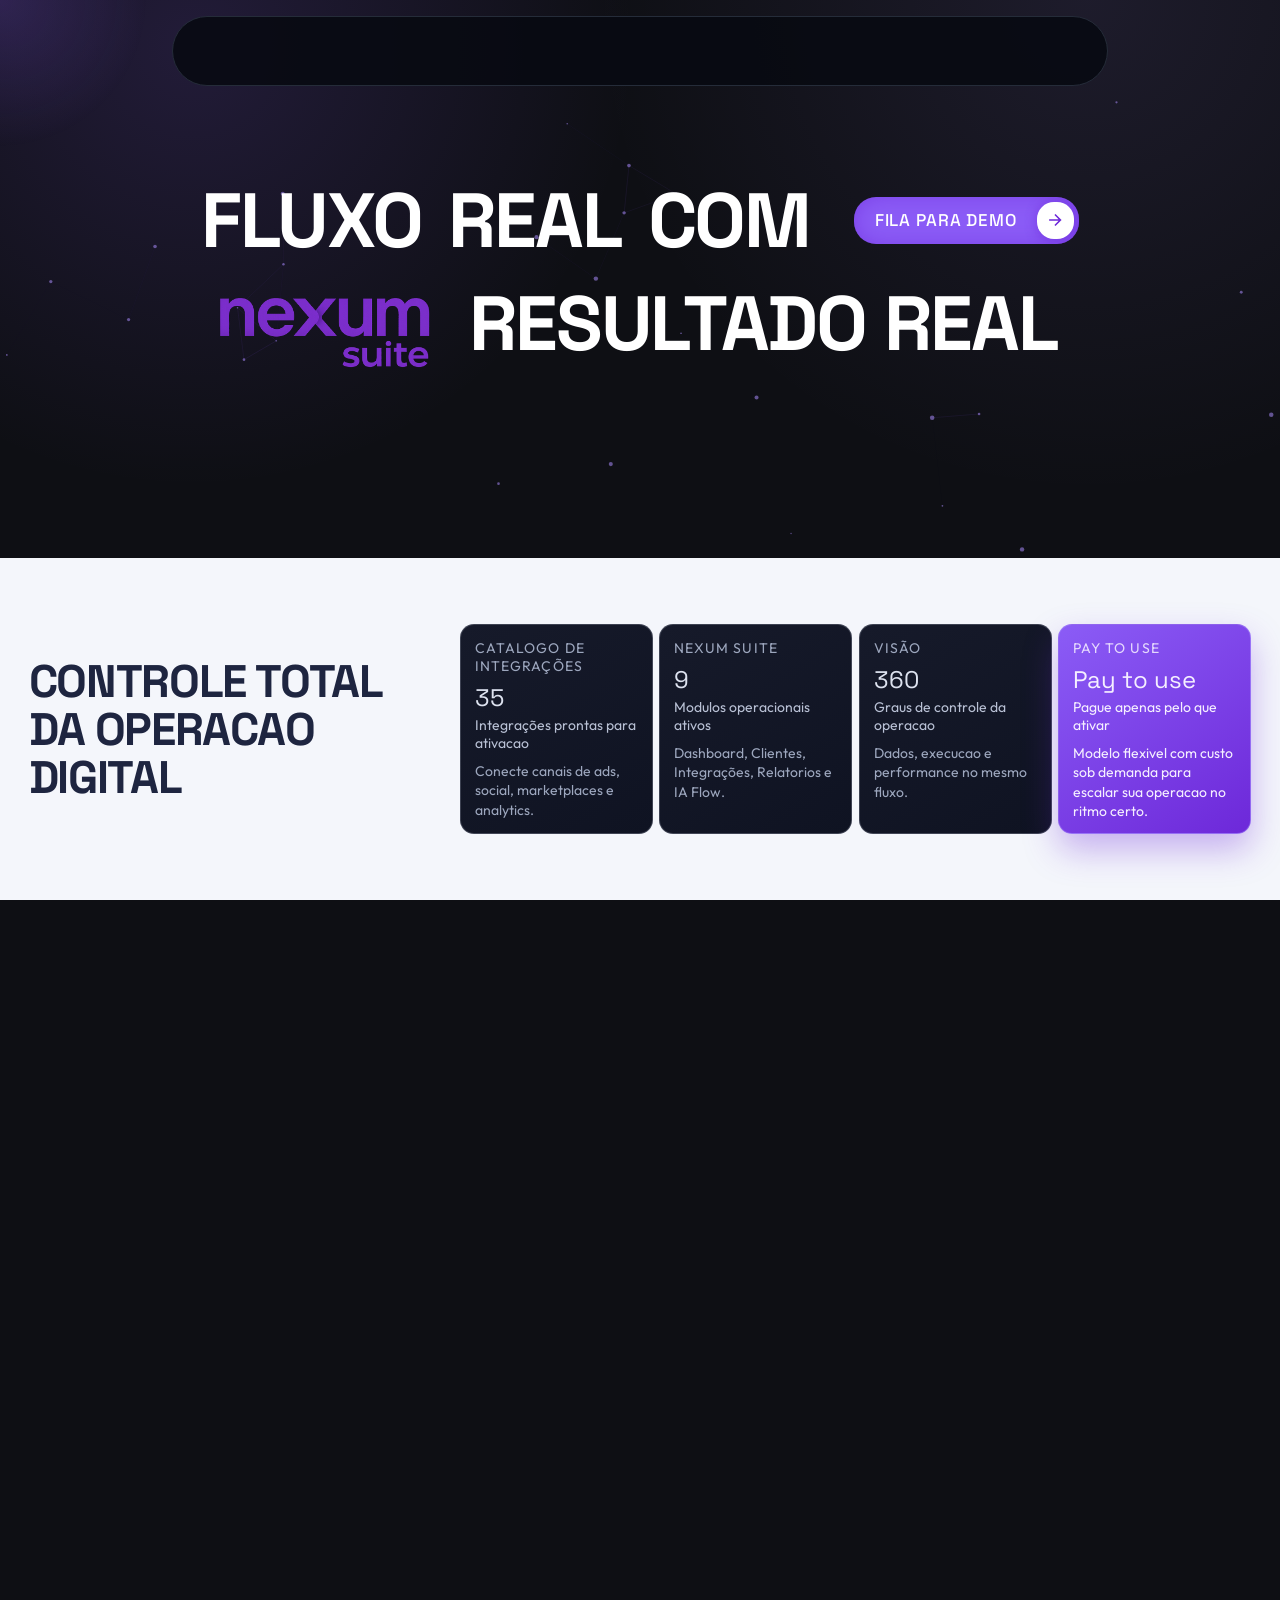
==== commit b6927531: "Update index.html" ====
--- a/index.html
+++ b/index.html
@@ -1,6 +1,11 @@
 <!DOCTYPE html>
 <html lang="pt-BR">
   <head>
+    <script>(function(w,d,s,l,i){w[l]=w[l]||[];w[l].push({'gtm.start':
+    new Date().getTime(),event:'gtm.js'});var f=d.getElementsByTagName(s)[0],
+    j=d.createElement(s),dl=l!='dataLayer'?'&l='+l:'';j.async=true;j.src=
+    'https://www.googletagmanager.com/gtm.js?id='+i+dl;f.parentNode.insertBefore(j,f);
+    })(window,document,'script','dataLayer','GTM-WFPCCPCM');</script>
     <meta charset="UTF-8" />
     <meta name="viewport" content="width=device-width, initial-scale=1.0" />
     <title>Nexum Suite</title>
@@ -14,8 +19,12 @@
     <link rel="stylesheet" href="./styles.css" />
   </head>
   <body>
-    <canvas id="particle-canvas"></canvas>
-    <div class="cursor-glow" aria-hidden="true"></div>
+    <!-- Google Tag Manager (noscript) -->
+    <noscript><iframe src="https://www.googletagmanager.com/ns.html?id=GTM-WFPCCPCM"
+    height="0" width="0" style="display:none;visibility:hidden"></iframe></noscript>
+    <!-- End Google Tag Manager (noscript) -->
+        <canvas id="particle-canvas"></canvas>
+        <div class="cursor-glow" aria-hidden="true"></div>
 
     <header class="site-header">
       <div class="hero-nav" id="hero-nav">
@@ -157,39 +166,39 @@
             <span>Visao operacional 360</span>
           </div>
         </div>
-        <div class="icp-grid">
-          <article class="icp-card tilt-card">
-            <p class="icp-card-tag">TRAFEGO PAGO E ORGANICO</p>
-            <h3>Operacoes que precisam unir prospeccao, conteudo e conversao</h3>
-            <p>Gerencie campanhas pagas e canais organicos em um unico fluxo com visao completa de custo, alcance e retorno.</p>
-            <ul>
-              <li>Planejamento integrado de canais</li>
-              <li>Acompanhamento de CAC, ROAS e SEO</li>
-              <li>Leitura de performance por proposta</li>
-            </ul>
-          </article>
-          <article class="icp-card tilt-card">
-            <p class="icp-card-tag">AUTOMACOES COM IA</p>
-            <h3>Times que precisam escalar a execucao com inteligencia</h3>
-            <p>Ative automacoes com IA para acelerar tarefas repetitivas, gerar insights e apoiar decisoes em tempo real.</p>
-            <ul>
-              <li>Fluxos automatizados por gatilho</li>
-              <li>Recomendacoes de otimizacao por IA</li>
-              <li>Alertas operacionais com prioridade</li>
-            </ul>
-          </article>
-          <article class="icp-card tilt-card">
-            <p class="icp-card-tag">AGENCIAS E SQUADS</p>
-            <h3>Gestao multioperacao com padrao, governanca e escala</h3>
-            <p>Organize clientes, campanhas e rotinas com padrao de execucao para squads internos e operacoes de agencia.</p>
-            <ul>
-              <li>Paineis por cliente, time e carteira</li>
-              <li>Playbooks reutilizaveis de execucao</li>
-              <li>Controle de entrega e produtividade</li>
-            </ul>
-          </article>
-        </div>
-      </section>
+        <div class="icp-grid">
+          <article class="icp-card tilt-card">
+            <p class="icp-card-tag">TRAFEGO PAGO E ORGANICO</p>
+            <h3>Operacoes que precisam unir prospeccao, conteudo e conversao</h3>
+            <p>Gerencie campanhas pagas e canais organicos em um unico fluxo com visao completa de custo, alcance e retorno.</p>
+            <ul>
+              <li>Planejamento integrado de canais</li>
+              <li>Acompanhamento de CAC, ROAS e SEO</li>
+              <li>Leitura de performance por proposta</li>
+            </ul>
+          </article>
+          <article class="icp-card tilt-card">
+            <p class="icp-card-tag">AUTOMACOES COM IA</p>
+            <h3>Times que precisam escalar a execucao com inteligencia</h3>
+            <p>Ative automacoes com IA para acelerar tarefas repetitivas, gerar insights e apoiar decisoes em tempo real.</p>
+            <ul>
+              <li>Fluxos automatizados por gatilho</li>
+              <li>Recomendacoes de otimizacao por IA</li>
+              <li>Alertas operacionais com prioridade</li>
+            </ul>
+          </article>
+          <article class="icp-card tilt-card">
+            <p class="icp-card-tag">AGENCIAS E SQUADS</p>
+            <h3>Gestao multioperacao com padrao, governanca e escala</h3>
+            <p>Organize clientes, campanhas e rotinas com padrao de execucao para squads internos e operacoes de agencia.</p>
+            <ul>
+              <li>Paineis por cliente, time e carteira</li>
+              <li>Playbooks reutilizaveis de execucao</li>
+              <li>Controle de entrega e produtividade</li>
+            </ul>
+          </article>
+        </div>
+      </section>
 
       <section class="app-process reveal" id="solucoes">
         <div class="app-process-head">
@@ -634,3 +643,4 @@
     <script src="./script.js"></script>
   </body>
 </html>
+
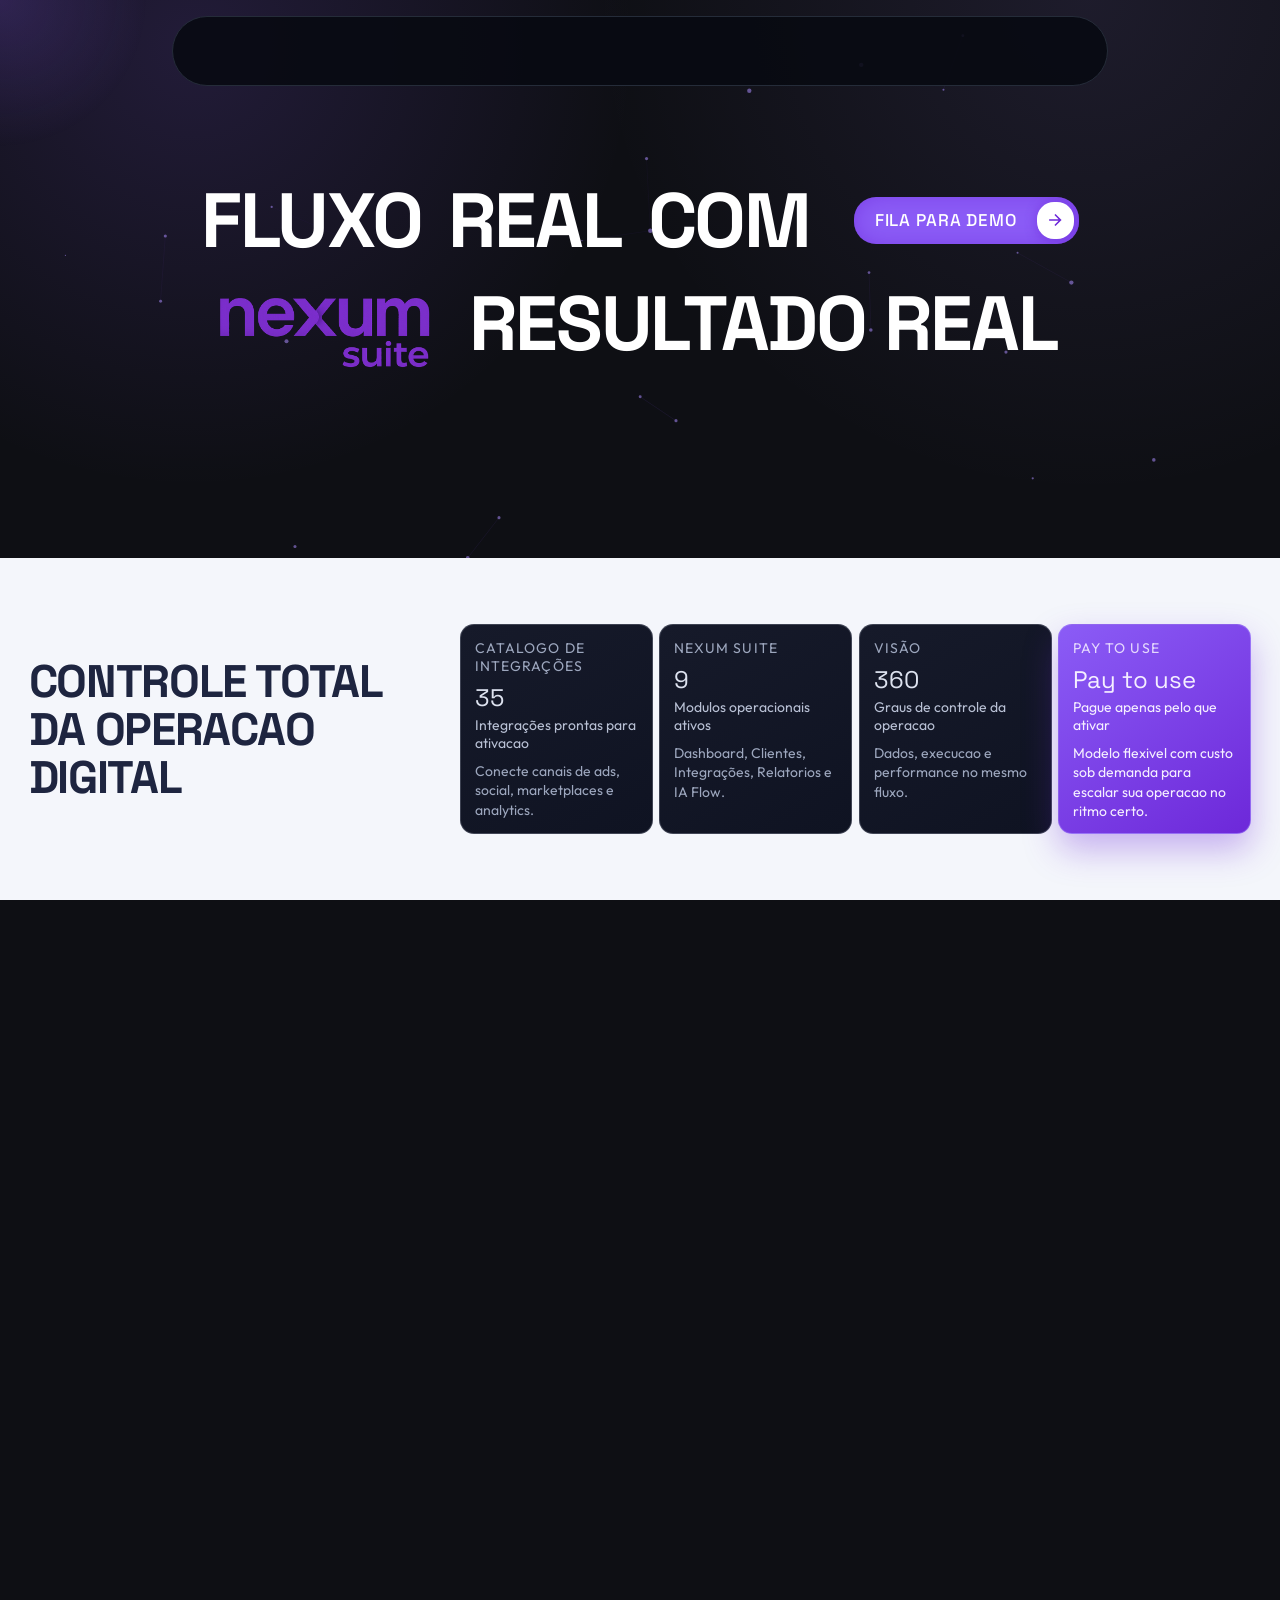
==== commit a0929bbe: "Update index.html" ====
--- a/index.html
+++ b/index.html
@@ -1,11 +1,6 @@
 <!DOCTYPE html>
 <html lang="pt-BR">
   <head>
-    <script>(function(w,d,s,l,i){w[l]=w[l]||[];w[l].push({'gtm.start':
-    new Date().getTime(),event:'gtm.js'});var f=d.getElementsByTagName(s)[0],
-    j=d.createElement(s),dl=l!='dataLayer'?'&l='+l:'';j.async=true;j.src=
-    'https://www.googletagmanager.com/gtm.js?id='+i+dl;f.parentNode.insertBefore(j,f);
-    })(window,document,'script','dataLayer','GTM-WFPCCPCM');</script>
     <meta charset="UTF-8" />
     <meta name="viewport" content="width=device-width, initial-scale=1.0" />
     <title>Nexum Suite</title>
@@ -18,10 +13,17 @@
     <link rel="shortcut icon" href="./img/nexum-mini.png" type="image/x-icon">
     <link rel="stylesheet" href="./styles.css" />
   </head>
+  <!-- Google tag (gtag.js) -->
+<script async src="https://www.googletagmanager.com/gtag/js?id=G-5BLWNZM4NQ"></script>
+<script>
+  window.dataLayer = window.dataLayer || [];
+  function gtag(){dataLayer.push(arguments);}
+  gtag('js', new Date());
+
+  gtag('config', 'G-5BLWNZM4NQ');
+</script>
+
   <body>
-    <!-- Google Tag Manager (noscript) -->
-    <noscript><iframe src="https://www.googletagmanager.com/ns.html?id=GTM-WFPCCPCM"
-    height="0" width="0" style="display:none;visibility:hidden"></iframe></noscript>
     <!-- End Google Tag Manager (noscript) -->
         <canvas id="particle-canvas"></canvas>
         <div class="cursor-glow" aria-hidden="true"></div>
@@ -644,3 +646,4 @@
   </body>
 </html>
 
+
